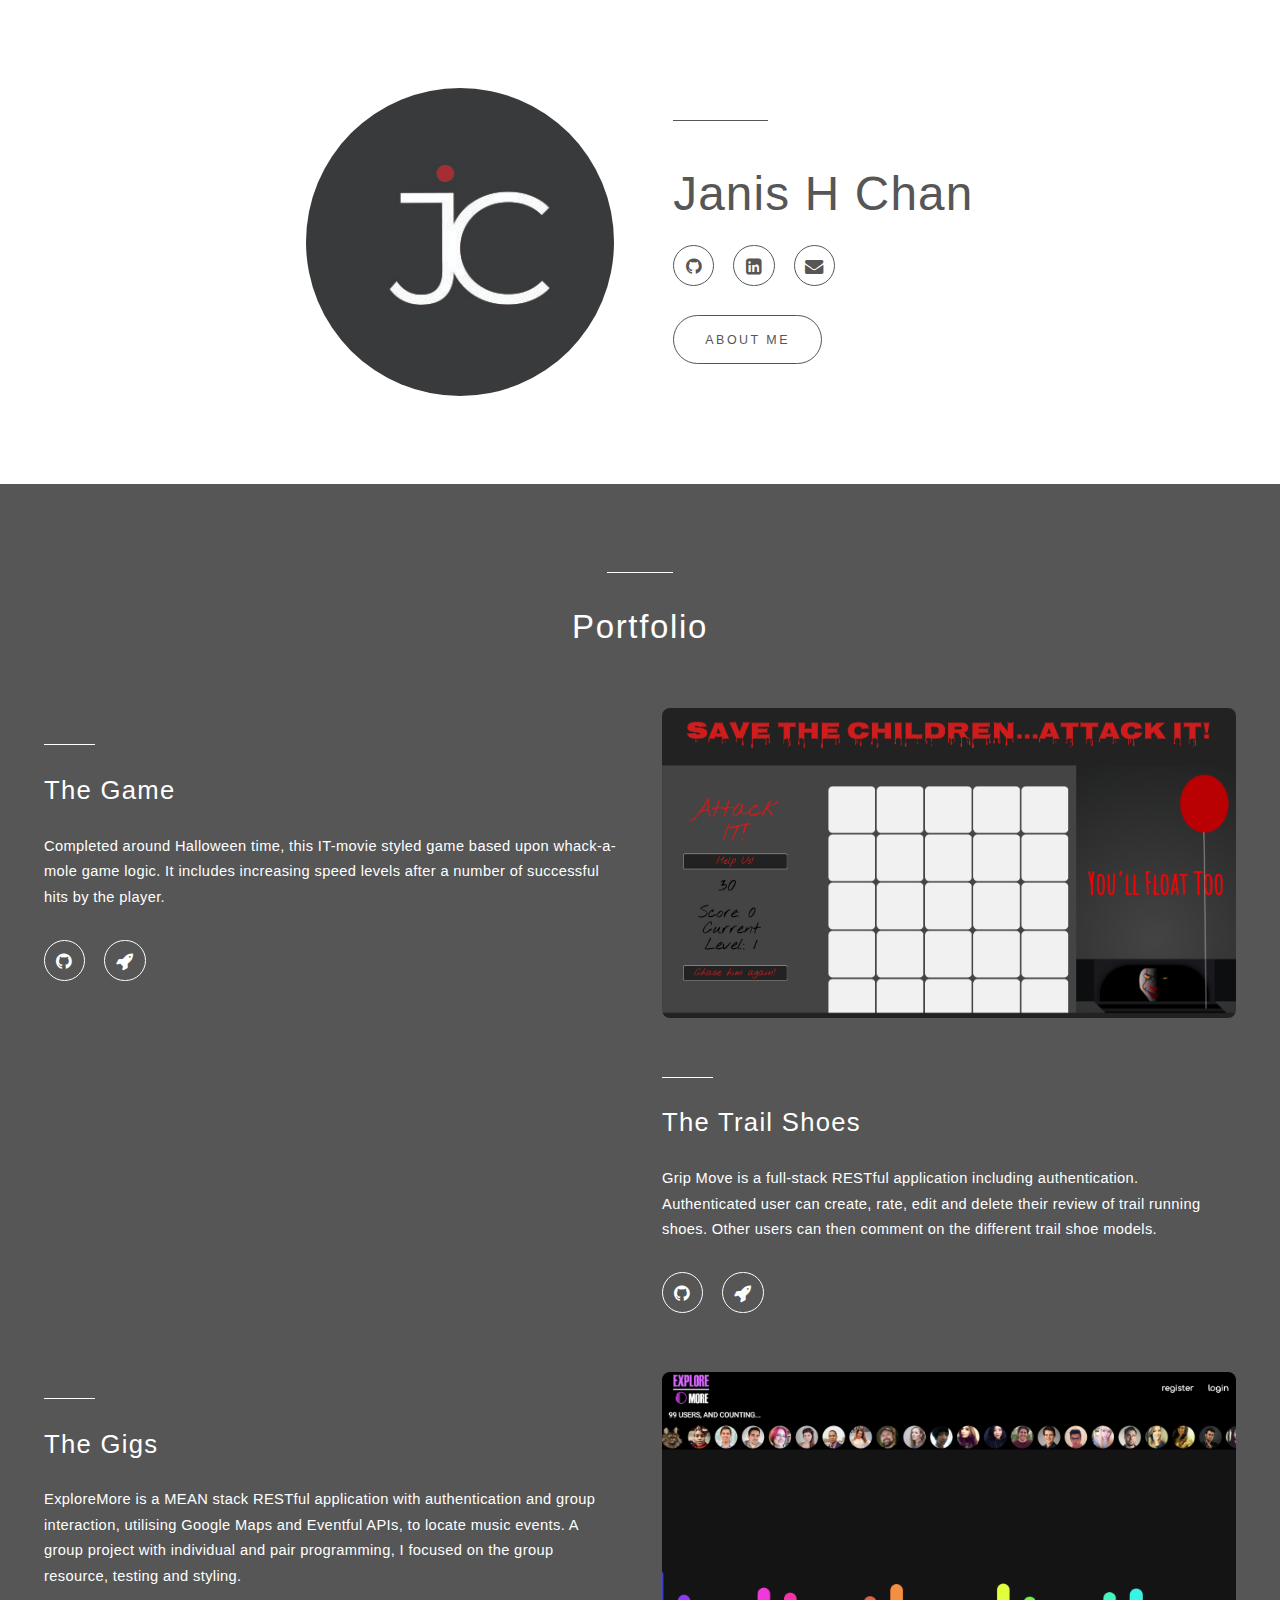
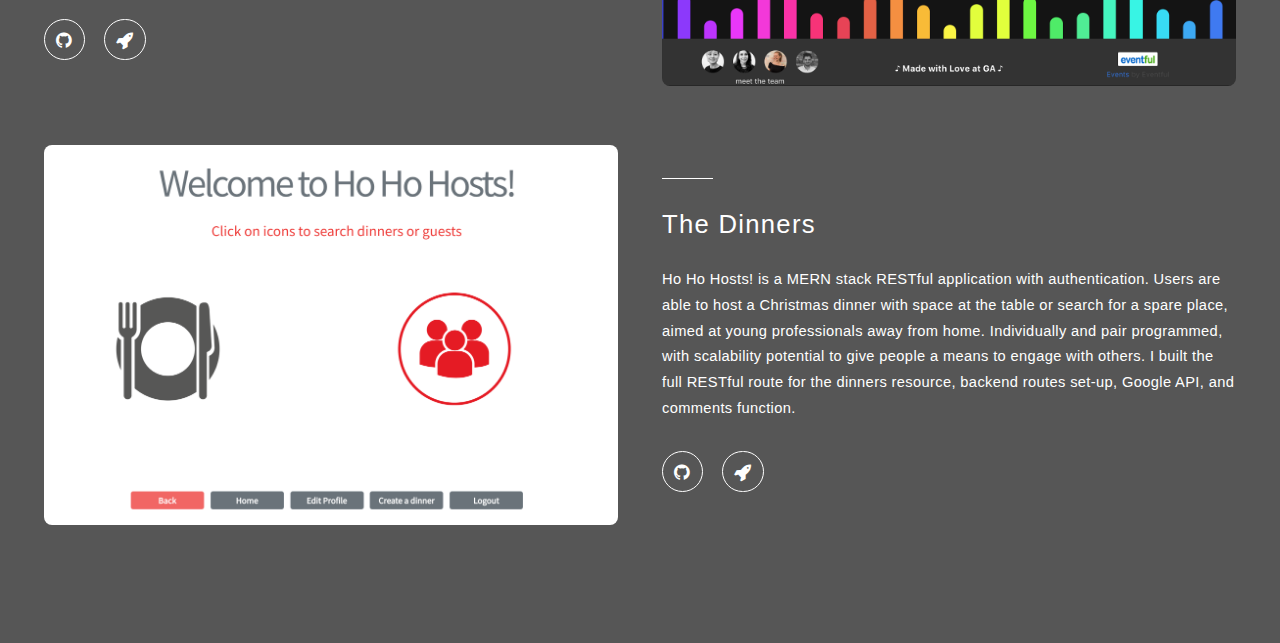
==== index.html @ 2960dfaa "title size change" ====
<!DOCTYPE HTML>
<html>
	<head>
		<title>JHChan Portfolio</title>
		<meta charset="utf-8" />
		<meta name="viewport" content="width=device-width, initial-scale=1, user-scalable=no" />
		<!--[if lte IE 8]><script src="assets/js/ie/html5shiv.js"></script><![endif]-->
		<link rel="stylesheet" href="assets/css/main.css" />
		<!--[if lte IE 9]><link rel="stylesheet" href="assets/css/ie9.css" /><![endif]-->
		<!--[if lte IE 8]><link rel="stylesheet" href="assets/css/ie8.css" /><![endif]-->



    <link rel="stylesheet" href="https://cdn.rawgit.com/konpa/devicon/df6431e323547add1b4cf45992913f15286456d3/devicon.min.css">
	</head>
	<body>


		<!-- Wrapper -->
			<div id="wrapper">

				<!-- Intro -->
        <section id="intro" class="wrapper featured style1">
        <!-- <section id="intro" class="wrapper style3 special"> -->
						<div class="inner">
							<span class="image"><img src="images/logo1.jpg" alt="" /></span>

								<header>
                  <h1>Janis H Chan</h1>

  								<ul class="icons">
  									<li><a href="https://github.com/JacieWDI" class="icon fa-github"><span class="label">GitHub</span></a></li>
  									<li><a href="https://www.linkedin.com/in/janis-chan/" class="icon fa-linkedin-square"><span class="label">LinkedIn</span></a></li>
                    <li><a href="mailto:jhchan.web@gmail.com" class="icon fa-envelope"><span class="label">Email</span></a></li>

  								</ul>
									<ul class="actions">
										<li><a href="aboutme.html" class="button big">About me</a></li>
									</ul>
								</header>

						</div>
					</section>

				<!-- One -->

					<section class="wrapper style3 special">
						<div class="inner">
							<header>
								<h2>Portfolio</h2>
								<!-- <p>Past Projects</p> -->
							</header>
							<section class="spotlight">
								<span class="image"><img src="images/project1.png" alt="" /></span>
								<div class="content">
									<header>
										<h3>The Game</h3>
									</header>
									<p>Completed around Halloween time, this IT-movie styled game based upon whack-a-mole game logic. It includes increasing speed levels after a number of successful hits by the player.
                  </p>

                  <section>
                    <ul class="icons">
                      <li><a href="https://github.com/JacieWDI/WDI_PROJECT_1" class="icon fa-github"><span class="label">GitHub</span></a></li>
                      <li><a href="https://tranquil-castle-28249.herokuapp.com/" class="icon fa-rocket"><span class="label">HerokuAppLaunch</span></a></li>
                    </ul>
                  </section>


								</div>
							</section>
							<section class="spotlight">
								<span class="image"><img src="images/project2.png" alt="" /></span>
								<div class="content">
									<header>
										<h3>The Trail Shoes</h3>
									</header>
									<p>Grip Move is a full-stack RESTful application including authentication. Authenticated user can create, rate, edit and delete their review of trail running shoes. Other users can then comment on the different trail shoe models.</p>
                  <section>
                    <ul class="icons">
                      <li><a href="https://github.com/JacieWDI/WDI_PROJECT_2" class="icon fa-github"><span class="label">GitHub</span></a></li>
                      <li><a href="https://tranquil-castle-28249.herokuapp.com/" class="icon fa-rocket"><span class="label">HerokuApp</span></a></li>
                    </ul>
                  </section>
								</div>
							</section>
							<section class="spotlight">
								<span class="image"><img src="images/project3.png" alt="" /></span>
								<div class="content">
									<header>
										<h3>The Gigs</h3>
									</header>
									<p>ExploreMore is a MEAN stack RESTful application with authentication and group interaction, utilising Google Maps and Eventful APIs, to locate music events. A group project with  individual and pair programming, I focused on the group resource, testing and styling.</p>
                  <section>
                    <ul class="icons">
                      <li><a href="https://github.com/JacieWDI/WDI_GROUP_PROJECT" class="icon fa-github"><span class="label">GitHub</span></a></li>
                      <li><a href="#" class="icon fa-rocket"><span class="label">HerokuApp</span></a></li>
                    </ul>
                  </section>
								</div>
							</section>

              <section class="spotlight">
								<span class="image"><img src="images/project4.png" alt="" /></span>
								<div class="content">
									<header>
										<h3>The Dinners</h3>
									</header>
									<p>Ho Ho Hosts! is a MERN stack RESTful application with authentication. Users are able to host a Christmas dinner with space at the table or search for a spare place, aimed at young professionals away from home. Individually and pair programmed, with scalability potential to give people a means to engage with others.  I built the full RESTful route for the dinners resource, backend routes set-up, Google API, and comments function.</p>
                  <section>
                    <ul class="icons">
                      <li><a href="https://github.com/JacieWDI/WDI_PROJECT_4" class="icon fa-github"><span class="label">GitHub</span></a></li>
                      <li><a href="https://www.linkedin.com/in/janis-chan/" class="icon fa-rocket"><span class="label">HerokuApp</span></a></li>
                    </ul>
                  </section>
								</div>
							</section>
						</div>
					</section>

			</div>

		<!-- Scripts -->
			<script src="assets/js/jquery.min.js"></script>
			<script src="assets/js/skel.min.js"></script>
			<script src="assets/js/util.js"></script>
			<!--[if lte IE 8]><script src="assets/js/ie/respond.min.js"></script><![endif]-->
			<script src="assets/js/main.js"></script>

	</body>
</html>
---- assets/css/main.css ----
@import url(font-awesome.min.css);
/* @import url("https://fonts.googleapis.com/css?family=Raleway:300,300italic,500,500italic"); */
@import url('https://fonts.googleapis.com/css?family=Montserrat:300,300italic,500,500italic');


/* Reset */

	html, body, div, span, applet, object, iframe, h1, h2, h3, h4, h5, h6, p, blockquote, pre, a, abbr, acronym, address, big, cite, code, del, dfn, em, img, ins, kbd, q, s, samp, small, strike, strong, sub, sup, tt, var, b, u, i, center, dl, dt, dd, ol, ul, li, fieldset, form, label, legend, table, caption, tbody, tfoot, thead, tr, th, td, article, aside, canvas, details, embed, figure, figcaption, footer, header, hgroup, menu, nav, output, ruby, section, summary, time, mark, audio, video {
		margin: 0;
		padding: 0;
		border: 0;
		font-size: 100%;
		font: inherit;
		vertical-align: baseline;
	}

	article, aside, details, figcaption, figure, footer, header, hgroup, menu, nav, section {
		display: block;
	}

	body {
		line-height: 1;
	}

	ol, ul {
		list-style: none;
	}

	blockquote, q {
		quotes: none;
	}

	blockquote:before, blockquote:after, q:before, q:after {
		content: '';
		content: none;
	}

	table {
		border-collapse: collapse;
		border-spacing: 0;
	}

	body {
		-webkit-text-size-adjust: none;
	}

/* Box Model */

	*, *:before, *:after {
		-moz-box-sizing: border-box;
		-webkit-box-sizing: border-box;
		box-sizing: border-box;
	}

/* Grid */

	.row {
		border-bottom: solid 1px transparent;
		-moz-box-sizing: border-box;
		-webkit-box-sizing: border-box;
		box-sizing: border-box;
	}

	.row > * {
		float: left;
		-moz-box-sizing: border-box;
		-webkit-box-sizing: border-box;
		box-sizing: border-box;
	}

	.row:after, .row:before {
		content: '';
		display: block;
		clear: both;
		height: 0;
	}

	.row.uniform > * > :first-child {
		margin-top: 0;
	}

	.row.uniform > * > :last-child {
		margin-bottom: 0;
	}

	.row.\30 \25 > * {
		padding: 0 0 0 0em;
	}

	.row.\30 \25 {
		margin: 0 0 -1px 0em;
	}

	.row.uniform.\30 \25 > * {
		padding: 0em 0 0 0em;
	}

	.row.uniform.\30 \25 {
		margin: 0em 0 -1px 0em;
	}

	.row > * {
		padding: 0 0 0 2em;
	}

	.row {
		margin: 0 0 -1px -2em;
	}

	.row.uniform > * {
		padding: 2em 0 0 2em;
	}

	.row.uniform {
		margin: -2em 0 -1px -2em;
	}

	.row.\32 00\25 > * {
		padding: 0 0 0 4em;
	}

	.row.\32 00\25 {
		margin: 0 0 -1px -4em;
	}

	.row.uniform.\32 00\25 > * {
		padding: 4em 0 0 4em;
	}

	.row.uniform.\32 00\25 {
		margin: -4em 0 -1px -4em;
	}

	.row.\31 50\25 > * {
		padding: 0 0 0 3em;
	}

	.row.\31 50\25 {
		margin: 0 0 -1px -3em;
	}

	.row.uniform.\31 50\25 > * {
		padding: 3em 0 0 3em;
	}

	.row.uniform.\31 50\25 {
		margin: -3em 0 -1px -3em;
	}

	.row.\35 0\25 > * {
		padding: 0 0 0 1em;
	}

	.row.\35 0\25 {
		margin: 0 0 -1px -1em;
	}

	.row.uniform.\35 0\25 > * {
		padding: 1em 0 0 1em;
	}

	.row.uniform.\35 0\25 {
		margin: -1em 0 -1px -1em;
	}

	.row.\32 5\25 > * {
		padding: 0 0 0 0.5em;
	}

	.row.\32 5\25 {
		margin: 0 0 -1px -0.5em;
	}

	.row.uniform.\32 5\25 > * {
		padding: 0.5em 0 0 0.5em;
	}

	.row.uniform.\32 5\25 {
		margin: -0.5em 0 -1px -0.5em;
	}

	.\31 2u, .\31 2u\24 {
		width: 100%;
		clear: none;
		margin-left: 0;
	}

	.\31 1u, .\31 1u\24 {
		width: 91.6666666667%;
		clear: none;
		margin-left: 0;
	}

	.\31 0u, .\31 0u\24 {
		width: 83.3333333333%;
		clear: none;
		margin-left: 0;
	}

	.\39 u, .\39 u\24 {
		width: 75%;
		clear: none;
		margin-left: 0;
	}

	.\38 u, .\38 u\24 {
		width: 66.6666666667%;
		clear: none;
		margin-left: 0;
	}

	.\37 u, .\37 u\24 {
		width: 58.3333333333%;
		clear: none;
		margin-left: 0;
	}

	.\36 u, .\36 u\24 {
		width: 50%;
		clear: none;
		margin-left: 0;
	}

	.\35 u, .\35 u\24 {
		width: 41.6666666667%;
		clear: none;
		margin-left: 0;
	}

	.\34 u, .\34 u\24 {
		width: 33.3333333333%;
		clear: none;
		margin-left: 0;
	}

	.\33 u, .\33 u\24 {
		width: 25%;
		clear: none;
		margin-left: 0;
	}

	.\32 u, .\32 u\24 {
		width: 16.6666666667%;
		clear: none;
		margin-left: 0;
	}

	.\31 u, .\31 u\24 {
		width: 8.3333333333%;
		clear: none;
		margin-left: 0;
	}

	.\31 2u\24 + *,
	.\31 1u\24 + *,
	.\31 0u\24 + *,
	.\39 u\24 + *,
	.\38 u\24 + *,
	.\37 u\24 + *,
	.\36 u\24 + *,
	.\35 u\24 + *,
	.\34 u\24 + *,
	.\33 u\24 + *,
	.\32 u\24 + *,
	.\31 u\24 + * {
		clear: left;
	}

	.\-11u {
		margin-left: 91.66667%;
	}

	.\-10u {
		margin-left: 83.33333%;
	}

	.\-9u {
		margin-left: 75%;
	}

	.\-8u {
		margin-left: 66.66667%;
	}

	.\-7u {
		margin-left: 58.33333%;
	}

	.\-6u {
		margin-left: 50%;
	}

	.\-5u {
		margin-left: 41.66667%;
	}

	.\-4u {
		margin-left: 33.33333%;
	}

	.\-3u {
		margin-left: 25%;
	}

	.\-2u {
		margin-left: 16.66667%;
	}

	.\-1u {
		margin-left: 8.33333%;
	}

	@media screen and (max-width: 1680px) {

		.row > * {
			padding: 0 0 0 2em;
		}

		.row {
			margin: 0 0 -1px -2em;
		}

		.row.uniform > * {
			padding: 2em 0 0 2em;
		}

		.row.uniform {
			margin: -2em 0 -1px -2em;
		}

		.row.\32 00\25 > * {
			padding: 0 0 0 4em;
		}

		.row.\32 00\25 {
			margin: 0 0 -1px -4em;
		}

		.row.uniform.\32 00\25 > * {
			padding: 4em 0 0 4em;
		}

		.row.uniform.\32 00\25 {
			margin: -4em 0 -1px -4em;
		}

		.row.\31 50\25 > * {
			padding: 0 0 0 3em;
		}

		.row.\31 50\25 {
			margin: 0 0 -1px -3em;
		}

		.row.uniform.\31 50\25 > * {
			padding: 3em 0 0 3em;
		}

		.row.uniform.\31 50\25 {
			margin: -3em 0 -1px -3em;
		}

		.row.\35 0\25 > * {
			padding: 0 0 0 1em;
		}

		.row.\35 0\25 {
			margin: 0 0 -1px -1em;
		}

		.row.uniform.\35 0\25 > * {
			padding: 1em 0 0 1em;
		}

		.row.uniform.\35 0\25 {
			margin: -1em 0 -1px -1em;
		}

		.row.\32 5\25 > * {
			padding: 0 0 0 0.5em;
		}

		.row.\32 5\25 {
			margin: 0 0 -1px -0.5em;
		}

		.row.uniform.\32 5\25 > * {
			padding: 0.5em 0 0 0.5em;
		}

		.row.uniform.\32 5\25 {
			margin: -0.5em 0 -1px -0.5em;
		}

		.\31 2u\28xlarge\29, .\31 2u\24\28xlarge\29 {
			width: 100%;
			clear: none;
			margin-left: 0;
		}

		.\31 1u\28xlarge\29, .\31 1u\24\28xlarge\29 {
			width: 91.6666666667%;
			clear: none;
			margin-left: 0;
		}

		.\31 0u\28xlarge\29, .\31 0u\24\28xlarge\29 {
			width: 83.3333333333%;
			clear: none;
			margin-left: 0;
		}

		.\39 u\28xlarge\29, .\39 u\24\28xlarge\29 {
			width: 75%;
			clear: none;
			margin-left: 0;
		}

		.\38 u\28xlarge\29, .\38 u\24\28xlarge\29 {
			width: 66.6666666667%;
			clear: none;
			margin-left: 0;
		}

		.\37 u\28xlarge\29, .\37 u\24\28xlarge\29 {
			width: 58.3333333333%;
			clear: none;
			margin-left: 0;
		}

		.\36 u\28xlarge\29, .\36 u\24\28xlarge\29 {
			width: 50%;
			clear: none;
			margin-left: 0;
		}

		.\35 u\28xlarge\29, .\35 u\24\28xlarge\29 {
			width: 41.6666666667%;
			clear: none;
			margin-left: 0;
		}

		.\34 u\28xlarge\29, .\34 u\24\28xlarge\29 {
			width: 33.3333333333%;
			clear: none;
			margin-left: 0;
		}

		.\33 u\28xlarge\29, .\33 u\24\28xlarge\29 {
			width: 25%;
			clear: none;
			margin-left: 0;
		}

		.\32 u\28xlarge\29, .\32 u\24\28xlarge\29 {
			width: 16.6666666667%;
			clear: none;
			margin-left: 0;
		}

		.\31 u\28xlarge\29, .\31 u\24\28xlarge\29 {
			width: 8.3333333333%;
			clear: none;
			margin-left: 0;
		}

		.\31 2u\24\28xlarge\29 + *,
		.\31 1u\24\28xlarge\29 + *,
		.\31 0u\24\28xlarge\29 + *,
		.\39 u\24\28xlarge\29 + *,
		.\38 u\24\28xlarge\29 + *,
		.\37 u\24\28xlarge\29 + *,
		.\36 u\24\28xlarge\29 + *,
		.\35 u\24\28xlarge\29 + *,
		.\34 u\24\28xlarge\29 + *,
		.\33 u\24\28xlarge\29 + *,
		.\32 u\24\28xlarge\29 + *,
		.\31 u\24\28xlarge\29 + * {
			clear: left;
		}

		.\-11u\28xlarge\29 {
			margin-left: 91.66667%;
		}

		.\-10u\28xlarge\29 {
			margin-left: 83.33333%;
		}

		.\-9u\28xlarge\29 {
			margin-left: 75%;
		}

		.\-8u\28xlarge\29 {
			margin-left: 66.66667%;
		}

		.\-7u\28xlarge\29 {
			margin-left: 58.33333%;
		}

		.\-6u\28xlarge\29 {
			margin-left: 50%;
		}

		.\-5u\28xlarge\29 {
			margin-left: 41.66667%;
		}

		.\-4u\28xlarge\29 {
			margin-left: 33.33333%;
		}

		.\-3u\28xlarge\29 {
			margin-left: 25%;
		}

		.\-2u\28xlarge\29 {
			margin-left: 16.66667%;
		}

		.\-1u\28xlarge\29 {
			margin-left: 8.33333%;
		}

	}

	@media screen and (max-width: 1280px) {

		.row > * {
			padding: 0 0 0 2em;
		}

		.row {
			margin: 0 0 -1px -2em;
		}

		.row.uniform > * {
			padding: 2em 0 0 2em;
		}

		.row.uniform {
			margin: -2em 0 -1px -2em;
		}

		.row.\32 00\25 > * {
			padding: 0 0 0 4em;
		}

		.row.\32 00\25 {
			margin: 0 0 -1px -4em;
		}

		.row.uniform.\32 00\25 > * {
			padding: 4em 0 0 4em;
		}

		.row.uniform.\32 00\25 {
			margin: -4em 0 -1px -4em;
		}

		.row.\31 50\25 > * {
			padding: 0 0 0 3em;
		}

		.row.\31 50\25 {
			margin: 0 0 -1px -3em;
		}

		.row.uniform.\31 50\25 > * {
			padding: 3em 0 0 3em;
		}

		.row.uniform.\31 50\25 {
			margin: -3em 0 -1px -3em;
		}

		.row.\35 0\25 > * {
			padding: 0 0 0 1em;
		}

		.row.\35 0\25 {
			margin: 0 0 -1px -1em;
		}

		.row.uniform.\35 0\25 > * {
			padding: 1em 0 0 1em;
		}

		.row.uniform.\35 0\25 {
			margin: -1em 0 -1px -1em;
		}

		.row.\32 5\25 > * {
			padding: 0 0 0 0.5em;
		}

		.row.\32 5\25 {
			margin: 0 0 -1px -0.5em;
		}

		.row.uniform.\32 5\25 > * {
			padding: 0.5em 0 0 0.5em;
		}

		.row.uniform.\32 5\25 {
			margin: -0.5em 0 -1px -0.5em;
		}

		.\31 2u\28large\29, .\31 2u\24\28large\29 {
			width: 100%;
			clear: none;
			margin-left: 0;
		}

		.\31 1u\28large\29, .\31 1u\24\28large\29 {
			width: 91.6666666667%;
			clear: none;
			margin-left: 0;
		}

		.\31 0u\28large\29, .\31 0u\24\28large\29 {
			width: 83.3333333333%;
			clear: none;
			margin-left: 0;
		}

		.\39 u\28large\29, .\39 u\24\28large\29 {
			width: 75%;
			clear: none;
			margin-left: 0;
		}

		.\38 u\28large\29, .\38 u\24\28large\29 {
			width: 66.6666666667%;
			clear: none;
			margin-left: 0;
		}

		.\37 u\28large\29, .\37 u\24\28large\29 {
			width: 58.3333333333%;
			clear: none;
			margin-left: 0;
		}

		.\36 u\28large\29, .\36 u\24\28large\29 {
			width: 50%;
			clear: none;
			margin-left: 0;
		}

		.\35 u\28large\29, .\35 u\24\28large\29 {
			width: 41.6666666667%;
			clear: none;
			margin-left: 0;
		}

		.\34 u\28large\29, .\34 u\24\28large\29 {
			width: 33.3333333333%;
			clear: none;
			margin-left: 0;
		}

		.\33 u\28large\29, .\33 u\24\28large\29 {
			width: 25%;
			clear: none;
			margin-left: 0;
		}

		.\32 u\28large\29, .\32 u\24\28large\29 {
			width: 16.6666666667%;
			clear: none;
			margin-left: 0;
		}

		.\31 u\28large\29, .\31 u\24\28large\29 {
			width: 8.3333333333%;
			clear: none;
			margin-left: 0;
		}

		.\31 2u\24\28large\29 + *,
		.\31 1u\24\28large\29 + *,
		.\31 0u\24\28large\29 + *,
		.\39 u\24\28large\29 + *,
		.\38 u\24\28large\29 + *,
		.\37 u\24\28large\29 + *,
		.\36 u\24\28large\29 + *,
		.\35 u\24\28large\29 + *,
		.\34 u\24\28large\29 + *,
		.\33 u\24\28large\29 + *,
		.\32 u\24\28large\29 + *,
		.\31 u\24\28large\29 + * {
			clear: left;
		}

		.\-11u\28large\29 {
			margin-left: 91.66667%;
		}

		.\-10u\28large\29 {
			margin-left: 83.33333%;
		}

		.\-9u\28large\29 {
			margin-left: 75%;
		}

		.\-8u\28large\29 {
			margin-left: 66.66667%;
		}

		.\-7u\28large\29 {
			margin-left: 58.33333%;
		}

		.\-6u\28large\29 {
			margin-left: 50%;
		}

		.\-5u\28large\29 {
			margin-left: 41.66667%;
		}

		.\-4u\28large\29 {
			margin-left: 33.33333%;
		}

		.\-3u\28large\29 {
			margin-left: 25%;
		}

		.\-2u\28large\29 {
			margin-left: 16.66667%;
		}

		.\-1u\28large\29 {
			margin-left: 8.33333%;
		}

	}

	@media screen and (max-width: 980px) {

		.row > * {
			padding: 0 0 0 1.5em;
		}

		.row {
			margin: 0 0 -1px -1.5em;
		}

		.row.uniform > * {
			padding: 1.5em 0 0 1.5em;
		}

		.row.uniform {
			margin: -1.5em 0 -1px -1.5em;
		}

		.row.\32 00\25 > * {
			padding: 0 0 0 3em;
		}

		.row.\32 00\25 {
			margin: 0 0 -1px -3em;
		}

		.row.uniform.\32 00\25 > * {
			padding: 3em 0 0 3em;
		}

		.row.uniform.\32 00\25 {
			margin: -3em 0 -1px -3em;
		}

		.row.\31 50\25 > * {
			padding: 0 0 0 2.25em;
		}

		.row.\31 50\25 {
			margin: 0 0 -1px -2.25em;
		}

		.row.uniform.\31 50\25 > * {
			padding: 2.25em 0 0 2.25em;
		}

		.row.uniform.\31 50\25 {
			margin: -2.25em 0 -1px -2.25em;
		}

		.row.\35 0\25 > * {
			padding: 0 0 0 0.75em;
		}

		.row.\35 0\25 {
			margin: 0 0 -1px -0.75em;
		}

		.row.uniform.\35 0\25 > * {
			padding: 0.75em 0 0 0.75em;
		}

		.row.uniform.\35 0\25 {
			margin: -0.75em 0 -1px -0.75em;
		}

		.row.\32 5\25 > * {
			padding: 0 0 0 0.375em;
		}

		.row.\32 5\25 {
			margin: 0 0 -1px -0.375em;
		}

		.row.uniform.\32 5\25 > * {
			padding: 0.375em 0 0 0.375em;
		}

		.row.uniform.\32 5\25 {
			margin: -0.375em 0 -1px -0.375em;
		}

		.\31 2u\28medium\29, .\31 2u\24\28medium\29 {
			width: 100%;
			clear: none;
			margin-left: 0;
		}

		.\31 1u\28medium\29, .\31 1u\24\28medium\29 {
			width: 91.6666666667%;
			clear: none;
			margin-left: 0;
		}

		.\31 0u\28medium\29, .\31 0u\24\28medium\29 {
			width: 83.3333333333%;
			clear: none;
			margin-left: 0;
		}

		.\39 u\28medium\29, .\39 u\24\28medium\29 {
			width: 75%;
			clear: none;
			margin-left: 0;
		}

		.\38 u\28medium\29, .\38 u\24\28medium\29 {
			width: 66.6666666667%;
			clear: none;
			margin-left: 0;
		}

		.\37 u\28medium\29, .\37 u\24\28medium\29 {
			width: 58.3333333333%;
			clear: none;
			margin-left: 0;
		}

		.\36 u\28medium\29, .\36 u\24\28medium\29 {
			width: 50%;
			clear: none;
			margin-left: 0;
		}

		.\35 u\28medium\29, .\35 u\24\28medium\29 {
			width: 41.6666666667%;
			clear: none;
			margin-left: 0;
		}

		.\34 u\28medium\29, .\34 u\24\28medium\29 {
			width: 33.3333333333%;
			clear: none;
			margin-left: 0;
		}

		.\33 u\28medium\29, .\33 u\24\28medium\29 {
			width: 25%;
			clear: none;
			margin-left: 0;
		}

		.\32 u\28medium\29, .\32 u\24\28medium\29 {
			width: 16.6666666667%;
			clear: none;
			margin-left: 0;
		}

		.\31 u\28medium\29, .\31 u\24\28medium\29 {
			width: 8.3333333333%;
			clear: none;
			margin-left: 0;
		}

		.\31 2u\24\28medium\29 + *,
		.\31 1u\24\28medium\29 + *,
		.\31 0u\24\28medium\29 + *,
		.\39 u\24\28medium\29 + *,
		.\38 u\24\28medium\29 + *,
		.\37 u\24\28medium\29 + *,
		.\36 u\24\28medium\29 + *,
		.\35 u\24\28medium\29 + *,
		.\34 u\24\28medium\29 + *,
		.\33 u\24\28medium\29 + *,
		.\32 u\24\28medium\29 + *,
		.\31 u\24\28medium\29 + * {
			clear: left;
		}

		.\-11u\28medium\29 {
			margin-left: 91.66667%;
		}

		.\-10u\28medium\29 {
			margin-left: 83.33333%;
		}

		.\-9u\28medium\29 {
			margin-left: 75%;
		}

		.\-8u\28medium\29 {
			margin-left: 66.66667%;
		}

		.\-7u\28medium\29 {
			margin-left: 58.33333%;
		}

		.\-6u\28medium\29 {
			margin-left: 50%;
		}

		.\-5u\28medium\29 {
			margin-left: 41.66667%;
		}

		.\-4u\28medium\29 {
			margin-left: 33.33333%;
		}

		.\-3u\28medium\29 {
			margin-left: 25%;
		}

		.\-2u\28medium\29 {
			margin-left: 16.66667%;
		}

		.\-1u\28medium\29 {
			margin-left: 8.33333%;
		}

	}

	@media screen and (max-width: 736px) {

		.row > * {
			padding: 0 0 0 1em;
		}

		.row {
			margin: 0 0 -1px -1em;
		}

		.row.uniform > * {
			padding: 1em 0 0 1em;
		}

		.row.uniform {
			margin: -1em 0 -1px -1em;
		}

		.row.\32 00\25 > * {
			padding: 0 0 0 2em;
		}

		.row.\32 00\25 {
			margin: 0 0 -1px -2em;
		}

		.row.uniform.\32 00\25 > * {
			padding: 2em 0 0 2em;
		}

		.row.uniform.\32 00\25 {
			margin: -2em 0 -1px -2em;
		}

		.row.\31 50\25 > * {
			padding: 0 0 0 1.5em;
		}

		.row.\31 50\25 {
			margin: 0 0 -1px -1.5em;
		}

		.row.uniform.\31 50\25 > * {
			padding: 1.5em 0 0 1.5em;
		}

		.row.uniform.\31 50\25 {
			margin: -1.5em 0 -1px -1.5em;
		}

		.row.\35 0\25 > * {
			padding: 0 0 0 0.5em;
		}

		.row.\35 0\25 {
			margin: 0 0 -1px -0.5em;
		}

		.row.uniform.\35 0\25 > * {
			padding: 0.5em 0 0 0.5em;
		}

		.row.uniform.\35 0\25 {
			margin: -0.5em 0 -1px -0.5em;
		}

		.row.\32 5\25 > * {
			padding: 0 0 0 0.25em;
		}

		.row.\32 5\25 {
			margin: 0 0 -1px -0.25em;
		}

		.row.uniform.\32 5\25 > * {
			padding: 0.25em 0 0 0.25em;
		}

		.row.uniform.\32 5\25 {
			margin: -0.25em 0 -1px -0.25em;
		}

		.\31 2u\28small\29, .\31 2u\24\28small\29 {
			width: 100%;
			clear: none;
			margin-left: 0;
		}

		.\31 1u\28small\29, .\31 1u\24\28small\29 {
			width: 91.6666666667%;
			clear: none;
			margin-left: 0;
		}

		.\31 0u\28small\29, .\31 0u\24\28small\29 {
			width: 83.3333333333%;
			clear: none;
			margin-left: 0;
		}

		.\39 u\28small\29, .\39 u\24\28small\29 {
			width: 75%;
			clear: none;
			margin-left: 0;
		}

		.\38 u\28small\29, .\38 u\24\28small\29 {
			width: 66.6666666667%;
			clear: none;
			margin-left: 0;
		}

		.\37 u\28small\29, .\37 u\24\28small\29 {
			width: 58.3333333333%;
			clear: none;
			margin-left: 0;
		}

		.\36 u\28small\29, .\36 u\24\28small\29 {
			width: 50%;
			clear: none;
			margin-left: 0;
		}

		.\35 u\28small\29, .\35 u\24\28small\29 {
			width: 41.6666666667%;
			clear: none;
			margin-left: 0;
		}

		.\34 u\28small\29, .\34 u\24\28small\29 {
			width: 33.3333333333%;
			clear: none;
			margin-left: 0;
		}

		.\33 u\28small\29, .\33 u\24\28small\29 {
			width: 25%;
			clear: none;
			margin-left: 0;
		}

		.\32 u\28small\29, .\32 u\24\28small\29 {
			width: 16.6666666667%;
			clear: none;
			margin-left: 0;
		}

		.\31 u\28small\29, .\31 u\24\28small\29 {
			width: 8.3333333333%;
			clear: none;
			margin-left: 0;
		}

		.\31 2u\24\28small\29 + *,
		.\31 1u\24\28small\29 + *,
		.\31 0u\24\28small\29 + *,
		.\39 u\24\28small\29 + *,
		.\38 u\24\28small\29 + *,
		.\37 u\24\28small\29 + *,
		.\36 u\24\28small\29 + *,
		.\35 u\24\28small\29 + *,
		.\34 u\24\28small\29 + *,
		.\33 u\24\28small\29 + *,
		.\32 u\24\28small\29 + *,
		.\31 u\24\28small\29 + * {
			clear: left;
		}

		.\-11u\28small\29 {
			margin-left: 91.66667%;
		}

		.\-10u\28small\29 {
			margin-left: 83.33333%;
		}

		.\-9u\28small\29 {
			margin-left: 75%;
		}

		.\-8u\28small\29 {
			margin-left: 66.66667%;
		}

		.\-7u\28small\29 {
			margin-left: 58.33333%;
		}

		.\-6u\28small\29 {
			margin-left: 50%;
		}

		.\-5u\28small\29 {
			margin-left: 41.66667%;
		}

		.\-4u\28small\29 {
			margin-left: 33.33333%;
		}

		.\-3u\28small\29 {
			margin-left: 25%;
		}

		.\-2u\28small\29 {
			margin-left: 16.66667%;
		}

		.\-1u\28small\29 {
			margin-left: 8.33333%;
		}

	}

	@media screen and (max-width: 480px) {

		.row > * {
			padding: 0 0 0 1em;
		}

		.row {
			margin: 0 0 -1px -1em;
		}

		.row.uniform > * {
			padding: 1em 0 0 1em;
		}

		.row.uniform {
			margin: -1em 0 -1px -1em;
		}

		.row.\32 00\25 > * {
			padding: 0 0 0 2em;
		}

		.row.\32 00\25 {
			margin: 0 0 -1px -2em;
		}

		.row.uniform.\32 00\25 > * {
			padding: 2em 0 0 2em;
		}

		.row.uniform.\32 00\25 {
			margin: -2em 0 -1px -2em;
		}

		.row.\31 50\25 > * {
			padding: 0 0 0 1.5em;
		}

		.row.\31 50\25 {
			margin: 0 0 -1px -1.5em;
		}

		.row.uniform.\31 50\25 > * {
			padding: 1.5em 0 0 1.5em;
		}

		.row.uniform.\31 50\25 {
			margin: -1.5em 0 -1px -1.5em;
		}

		.row.\35 0\25 > * {
			padding: 0 0 0 0.5em;
		}

		.row.\35 0\25 {
			margin: 0 0 -1px -0.5em;
		}

		.row.uniform.\35 0\25 > * {
			padding: 0.5em 0 0 0.5em;
		}

		.row.uniform.\35 0\25 {
			margin: -0.5em 0 -1px -0.5em;
		}

		.row.\32 5\25 > * {
			padding: 0 0 0 0.25em;
		}

		.row.\32 5\25 {
			margin: 0 0 -1px -0.25em;
		}

		.row.uniform.\32 5\25 > * {
			padding: 0.25em 0 0 0.25em;
		}

		.row.uniform.\32 5\25 {
			margin: -0.25em 0 -1px -0.25em;
		}

		.\31 2u\28xsmall\29, .\31 2u\24\28xsmall\29 {
			width: 100%;
			clear: none;
			margin-left: 0;
		}

		.\31 1u\28xsmall\29, .\31 1u\24\28xsmall\29 {
			width: 91.6666666667%;
			clear: none;
			margin-left: 0;
		}

		.\31 0u\28xsmall\29, .\31 0u\24\28xsmall\29 {
			width: 83.3333333333%;
			clear: none;
			margin-left: 0;
		}

		.\39 u\28xsmall\29, .\39 u\24\28xsmall\29 {
			width: 75%;
			clear: none;
			margin-left: 0;
		}

		.\38 u\28xsmall\29, .\38 u\24\28xsmall\29 {
			width: 66.6666666667%;
			clear: none;
			margin-left: 0;
		}

		.\37 u\28xsmall\29, .\37 u\24\28xsmall\29 {
			width: 58.3333333333%;
			clear: none;
			margin-left: 0;
		}

		.\36 u\28xsmall\29, .\36 u\24\28xsmall\29 {
			width: 50%;
			clear: none;
			margin-left: 0;
		}

		.\35 u\28xsmall\29, .\35 u\24\28xsmall\29 {
			width: 41.6666666667%;
			clear: none;
			margin-left: 0;
		}

		.\34 u\28xsmall\29, .\34 u\24\28xsmall\29 {
			width: 33.3333333333%;
			clear: none;
			margin-left: 0;
		}

		.\33 u\28xsmall\29, .\33 u\24\28xsmall\29 {
			width: 25%;
			clear: none;
			margin-left: 0;
		}

		.\32 u\28xsmall\29, .\32 u\24\28xsmall\29 {
			width: 16.6666666667%;
			clear: none;
			margin-left: 0;
		}

		.\31 u\28xsmall\29, .\31 u\24\28xsmall\29 {
			width: 8.3333333333%;
			clear: none;
			margin-left: 0;
		}

		.\31 2u\24\28xsmall\29 + *,
		.\31 1u\24\28xsmall\29 + *,
		.\31 0u\24\28xsmall\29 + *,
		.\39 u\24\28xsmall\29 + *,
		.\38 u\24\28xsmall\29 + *,
		.\37 u\24\28xsmall\29 + *,
		.\36 u\24\28xsmall\29 + *,
		.\35 u\24\28xsmall\29 + *,
		.\34 u\24\28xsmall\29 + *,
		.\33 u\24\28xsmall\29 + *,
		.\32 u\24\28xsmall\29 + *,
		.\31 u\24\28xsmall\29 + * {
			clear: left;
		}

		.\-11u\28xsmall\29 {
			margin-left: 91.66667%;
		}

		.\-10u\28xsmall\29 {
			margin-left: 83.33333%;
		}

		.\-9u\28xsmall\29 {
			margin-left: 75%;
		}

		.\-8u\28xsmall\29 {
			margin-left: 66.66667%;
		}

		.\-7u\28xsmall\29 {
			margin-left: 58.33333%;
		}

		.\-6u\28xsmall\29 {
			margin-left: 50%;
		}

		.\-5u\28xsmall\29 {
			margin-left: 41.66667%;
		}

		.\-4u\28xsmall\29 {
			margin-left: 33.33333%;
		}

		.\-3u\28xsmall\29 {
			margin-left: 25%;
		}

		.\-2u\28xsmall\29 {
			margin-left: 16.66667%;
		}

		.\-1u\28xsmall\29 {
			margin-left: 8.33333%;
		}

	}

	@media screen and (max-width: 360px) {

		.row > * {
			padding: 0 0 0 1em;
		}

		.row {
			margin: 0 0 -1px -1em;
		}

		.row.uniform > * {
			padding: 1em 0 0 1em;
		}

		.row.uniform {
			margin: -1em 0 -1px -1em;
		}

		.row.\32 00\25 > * {
			padding: 0 0 0 2em;
		}

		.row.\32 00\25 {
			margin: 0 0 -1px -2em;
		}

		.row.uniform.\32 00\25 > * {
			padding: 2em 0 0 2em;
		}

		.row.uniform.\32 00\25 {
			margin: -2em 0 -1px -2em;
		}

		.row.\31 50\25 > * {
			padding: 0 0 0 1.5em;
		}

		.row.\31 50\25 {
			margin: 0 0 -1px -1.5em;
		}

		.row.uniform.\31 50\25 > * {
			padding: 1.5em 0 0 1.5em;
		}

		.row.uniform.\31 50\25 {
			margin: -1.5em 0 -1px -1.5em;
		}

		.row.\35 0\25 > * {
			padding: 0 0 0 0.5em;
		}

		.row.\35 0\25 {
			margin: 0 0 -1px -0.5em;
		}

		.row.uniform.\35 0\25 > * {
			padding: 0.5em 0 0 0.5em;
		}

		.row.uniform.\35 0\25 {
			margin: -0.5em 0 -1px -0.5em;
		}

		.row.\32 5\25 > * {
			padding: 0 0 0 0.25em;
		}

		.row.\32 5\25 {
			margin: 0 0 -1px -0.25em;
		}

		.row.uniform.\32 5\25 > * {
			padding: 0.25em 0 0 0.25em;
		}

		.row.uniform.\32 5\25 {
			margin: -0.25em 0 -1px -0.25em;
		}

		.\31 2u\28xxsmall\29, .\31 2u\24\28xxsmall\29 {
			width: 100%;
			clear: none;
			margin-left: 0;
		}

		.\31 1u\28xxsmall\29, .\31 1u\24\28xxsmall\29 {
			width: 91.6666666667%;
			clear: none;
			margin-left: 0;
		}

		.\31 0u\28xxsmall\29, .\31 0u\24\28xxsmall\29 {
			width: 83.3333333333%;
			clear: none;
			margin-left: 0;
		}

		.\39 u\28xxsmall\29, .\39 u\24\28xxsmall\29 {
			width: 75%;
			clear: none;
			margin-left: 0;
		}

		.\38 u\28xxsmall\29, .\38 u\24\28xxsmall\29 {
			width: 66.6666666667%;
			clear: none;
			margin-left: 0;
		}

		.\37 u\28xxsmall\29, .\37 u\24\28xxsmall\29 {
			width: 58.3333333333%;
			clear: none;
			margin-left: 0;
		}

		.\36 u\28xxsmall\29, .\36 u\24\28xxsmall\29 {
			width: 50%;
			clear: none;
			margin-left: 0;
		}

		.\35 u\28xxsmall\29, .\35 u\24\28xxsmall\29 {
			width: 41.6666666667%;
			clear: none;
			margin-left: 0;
		}

		.\34 u\28xxsmall\29, .\34 u\24\28xxsmall\29 {
			width: 33.3333333333%;
			clear: none;
			margin-left: 0;
		}

		.\33 u\28xxsmall\29, .\33 u\24\28xxsmall\29 {
			width: 25%;
			clear: none;
			margin-left: 0;
		}

		.\32 u\28xxsmall\29, .\32 u\24\28xxsmall\29 {
			width: 16.6666666667%;
			clear: none;
			margin-left: 0;
		}

		.\31 u\28xxsmall\29, .\31 u\24\28xxsmall\29 {
			width: 8.3333333333%;
			clear: none;
			margin-left: 0;
		}

		.\31 2u\24\28xxsmall\29 + *,
		.\31 1u\24\28xxsmall\29 + *,
		.\31 0u\24\28xxsmall\29 + *,
		.\39 u\24\28xxsmall\29 + *,
		.\38 u\24\28xxsmall\29 + *,
		.\37 u\24\28xxsmall\29 + *,
		.\36 u\24\28xxsmall\29 + *,
		.\35 u\24\28xxsmall\29 + *,
		.\34 u\24\28xxsmall\29 + *,
		.\33 u\24\28xxsmall\29 + *,
		.\32 u\24\28xxsmall\29 + *,
		.\31 u\24\28xxsmall\29 + * {
			clear: left;
		}

		.\-11u\28xxsmall\29 {
			margin-left: 91.66667%;
		}

		.\-10u\28xxsmall\29 {
			margin-left: 83.33333%;
		}

		.\-9u\28xxsmall\29 {
			margin-left: 75%;
		}

		.\-8u\28xxsmall\29 {
			margin-left: 66.66667%;
		}

		.\-7u\28xxsmall\29 {
			margin-left: 58.33333%;
		}

		.\-6u\28xxsmall\29 {
			margin-left: 50%;
		}

		.\-5u\28xxsmall\29 {
			margin-left: 41.66667%;
		}

		.\-4u\28xxsmall\29 {
			margin-left: 33.33333%;
		}

		.\-3u\28xxsmall\29 {
			margin-left: 25%;
		}

		.\-2u\28xxsmall\29 {
			margin-left: 16.66667%;
		}

		.\-1u\28xxsmall\29 {
			margin-left: 8.33333%;
		}

	}

/* Basic */

	@-ms-viewport {
		width: device-width;
	}

	body {
		-ms-overflow-style: scrollbar;
	}

	@media screen and (max-width: 480px) {

		html, body {
			min-width: 320px;
		}

	}

	body {
		background: #ffffff;
	}

		body.is-loading *, body.is-loading *:before, body.is-loading *:after {
			-moz-animation: none !important;
			-webkit-animation: none !important;
			-ms-animation: none !important;
			animation: none !important;
			-moz-transition: none !important;
			-webkit-transition: none !important;
			-ms-transition: none !important;
			transition: none !important;
		}

/* Type */

	body {
		background-color: #ffffff;
		color: #565656;
	}

	body, input, select, textarea {
		font-family: Raleway, Helvetica, sans-serif;
		font-size: 14pt;
		font-weight: 300;
		line-height: 1.75;
		letter-spacing: 0.025em;
	}

		@media screen and (max-width: 1680px) {

			body, input, select, textarea {
				font-size: 12pt;
			}

		}

		@media screen and (max-width: 1280px) {

			body, input, select, textarea {
				font-size: 11pt;
			}

		}

		@media screen and (max-width: 980px) {

			body, input, select, textarea {
				font-size: 12pt;
			}

		}

		@media screen and (max-width: 736px) {

			body, input, select, textarea {
				font-size: 11pt;
			}

		}

		@media screen and (max-width: 480px) {

			body, input, select, textarea {
				font-size: 11pt;
			}

		}

		@media screen and (max-width: 360px) {

			body, input, select, textarea {
				font-size: 10.5pt;
			}

		}

	input, select, textarea {
		color: inherit;
	}

	a {
		-moz-transition: border-bottom-color 0.2s ease;
		-webkit-transition: border-bottom-color 0.2s ease;
		-ms-transition: border-bottom-color 0.2s ease;
		transition: border-bottom-color 0.2s ease;
		color: inherit;
		text-decoration: none;
		border-bottom: dotted 1px;
	}

		a:hover {
			border-bottom-color: transparent;
		}

	strong, b {
		color: inherit;
		font-weight: 500;
	}

	em, i {
		font-style: italic;
	}

	p {
		margin: 0 0 2em 0;
	}

	h1, h2, h3, h4, h5, h6 {
		color: inherit;
		font-weight: 300;
		line-height: 1.5;
		margin: 0 0 1.75rem 0;
		letter-spacing: 0.05em;
	}

		h1 a, h2 a, h3 a, h4 a, h5 a, h6 a {
			color: inherit;
			text-decoration: none;
		}

		@media screen and (max-width: 1280px) {

			h1, h2, h3, h4, h5, h6 {
				margin: 0 0 1.5rem 0;
			}

		}

		@media screen and (max-width: 736px) {

			h1, h2, h3, h4, h5, h6 {
				margin: 0 0 1.25rem 0;
			}

		}

	h1 {
		font-size: 3.25em;
		line-height: 1.1;
		margin: 0 0 1.5rem 0;
		letter-spacing: 0.025em;
	}

		@media screen and (max-width: 736px) {

			h1 {
				font-size: 2em;
				line-height: 1.3;
				margin: 0 0 1rem 0;
			}

		}

	h2 {
		font-size: 2.5em;
		line-height: 1.3;
	}

		@media screen and (max-width: 1280px) {

			h2 {
				font-size: 2.25em;
			}

		}

		@media screen and (max-width: 736px) {

			h2 {
				font-size: 1.5em;
				line-height: 1.5;
			}

		}

	h3 {
		font-size: 1.75em;
	}

		@media screen and (max-width: 736px) {

			h3 {
				font-size: 1.25em;
			}

		}

	h4 {
		font-size: 1.1em;
	}

		@media screen and (max-width: 736px) {

			h4 {
				font-size: 1em;
			}

		}

	h5 {
		font-size: 0.9em;
	}

	h6 {
		font-size: 0.7em;
	}

	sub {
		font-size: 0.8em;
		position: relative;
		top: 0.5em;
	}

	sup {
		font-size: 0.8em;
		position: relative;
		top: -0.5em;
	}

	blockquote {
		border-left: solid 4px;
		font-style: italic;
		margin: 0 0 2em 0;
		padding: 0.5em 0 0.5em 2em;
	}

	code {
		border-radius: 0.5rem;
		font-family: "Courier New", monospace;
		font-size: 0.9em;
		margin: 0 0.25em;
		padding: 0.25em 0.65em;
	}

	pre {
		-webkit-overflow-scrolling: touch;
		font-family: "Courier New", monospace;
		font-size: 0.9em;
		margin: 0 0 2em 0;
	}

		pre code {
			display: block;
			padding: 1em 1.5em;
			overflow-x: auto;
		}

	hr {
		border: 0;
		border-bottom: solid 1px;
		margin: 3em 0;
	}

		hr.major {
			margin: 5em 0;
		}

	.align-left {
		text-align: left;
	}

	.align-center {
		text-align: center;
	}

	.align-right {
		text-align: right;
	}

	blockquote {
		border-left-color: rgba(86, 86, 86, 0.25);
	}

	hr {
		border-bottom-color: rgba(86, 86, 86, 0.25);
	}

	code {
		background: rgba(86, 86, 86, 0.075);
	}

/* Box */

	.box {
		border-radius: 0.5rem;
		border: solid 1px;
		margin-bottom: 2em;
		padding: 1.5em;
	}

		.box > :last-child,
		.box > :last-child > :last-child,
		.box > :last-child > :last-child > :last-child {
			margin-bottom: 0;
		}

		.box.alt {
			border: 0;
			border-radius: 0;
			padding: 0;
		}

/* Button */

	input[type="submit"],
	input[type="reset"],
	input[type="button"],
	button,
	.button {
		-moz-appearance: none;
		-webkit-appearance: none;
		-ms-appearance: none;
		appearance: none;
		-moz-transition: background-color 0.2s ease-in-out, color 0.2s ease-in-out;
		-webkit-transition: background-color 0.2s ease-in-out, color 0.2s ease-in-out;
		-ms-transition: background-color 0.2s ease-in-out, color 0.2s ease-in-out;
		transition: background-color 0.2s ease-in-out, color 0.2s ease-in-out;
		border-radius: 0.5rem;
		border-style: solid;
		border-width: 1px !important;
		border-color: inherit !important;
		color: inherit !important;
		cursor: pointer;
		display: inline-block;
		font-weight: 500;
		font-size: 0.7em;
		height: 4.28571em;
		line-height: 4.28571em;
		border-radius: 4.28571em;
		padding: 0 2.85714em;
		text-align: center;
		text-decoration: none;
		white-space: nowrap;
		text-transform: uppercase;
		letter-spacing: 0.2em;
	}

		input[type="submit"]:hover,
		input[type="reset"]:hover,
		input[type="button"]:hover,
		button:hover,
		.button:hover {
			border: solid 1px;
		}

		input[type="submit"].icon:before,
		input[type="reset"].icon:before,
		input[type="button"].icon:before,
		button.icon:before,
		.button.icon:before {
			margin-right: 0.5em;
		}

		input[type="submit"].fit,
		input[type="reset"].fit,
		input[type="button"].fit,
		button.fit,
		.button.fit {
			display: block;
			margin: 0 0 1em 0;
			width: 100%;
		}

		input[type="submit"].big,
		input[type="reset"].big,
		input[type="button"].big,
		button.big,
		.button.big {
			font-size: 0.85em;
			height: 3.92857em;
			line-height: 3.92857em;
			border-radius: 3.92857em;
			padding: 0 2.5em;
		}

		input[type="submit"].small,
		input[type="reset"].small,
		input[type="button"].small,
		button.small,
		.button.small {
			font-size: 0.6em;
			height: 3.75em;
			line-height: 3.75em;
			border-radius: 3.75em;
			padding: 0 2.5em;
		}

		input[type="submit"].disabled, input[type="submit"]:disabled,
		input[type="reset"].disabled,
		input[type="reset"]:disabled,
		input[type="button"].disabled,
		input[type="button"]:disabled,
		button.disabled,
		button:disabled,
		.button.disabled,
		.button:disabled {
			-moz-pointer-events: none;
			-webkit-pointer-events: none;
			-ms-pointer-events: none;
			pointer-events: none;
			opacity: 0.25;
		}

	input[type="submit"],
	input[type="reset"],
	input[type="button"],
	button,
	.button {
		background-color: transparent;
	}

		input[type="submit"]:hover,
		input[type="reset"]:hover,
		input[type="button"]:hover,
		button:hover,
		.button:hover {
			background-color: rgba(86, 86, 86, 0.075);
		}

		input[type="submit"].special,
		input[type="reset"].special,
		input[type="button"].special,
		button.special,
		.button.special {
			background-color: #565656;
			border-color: #565656;
			color: #ffffff !important;
		}

			input[type="submit"].special:hover,
			input[type="reset"].special:hover,
			input[type="button"].special:hover,
			button.special:hover,
			.button.special:hover {
				background-color: rgba(86, 86, 86, 0.075);
				color: inherit !important;
			}

/* Form */

	form {
		margin: 0 0 2em 0;
	}

		form:after {
			content: '';
			display: block;
			clear: both;
			height: 1px;
		}

		form .field {
			position: relative;
			float: left;
			margin: 0 0 1.25em 0;
			vertical-align: top;
			width: 100%;
		}

		form .half {
			width: calc(50% + 0.625em) !important;
			padding-left: 1.25em;
		}

		form .half.first {
			width: calc(50% - 0.625em) !important;
			padding-left: 0;
		}

		form :last-child {
			margin-bottom: 0;
		}

		form .half:nth-last-child(2) {
			margin-bottom: 0;
		}

		form .actions {
			position: relative;
			clear: both;
			margin-bottom: 0 !important;
		}

		@media screen and (max-width: 480px) {

			form .half {
				width: 100% !important;
				padding-left: 0;
			}

			form .half.first {
				width: 100% !important;
				padding-left: 0;
			}

			form .half:nth-last-child(2) {
				margin: 0 0 1.3em 0;
			}

		}

	label {
		color: inherit;
		display: block;
		font-size: 0.9em;
		font-weight: 500;
		margin: 0 0 1em 0;
	}

	input[type="text"],
	input[type="password"],
	input[type="email"],
	select,
	textarea {
		-moz-appearance: none;
		-webkit-appearance: none;
		-ms-appearance: none;
		appearance: none;
		border-radius: 0.5rem;
		border: none;
		border: solid 1px;
		color: inherit;
		display: block;
		outline: 0;
		padding: 0 1em;
		text-decoration: none;
		width: 100%;
	}

		input[type="text"]:invalid,
		input[type="password"]:invalid,
		input[type="email"]:invalid,
		select:invalid,
		textarea:invalid {
			box-shadow: none;
		}

	.select-wrapper {
		text-decoration: none;
		display: block;
		position: relative;
	}

		.select-wrapper:before {
			-moz-osx-font-smoothing: grayscale;
			-webkit-font-smoothing: antialiased;
			font-family: FontAwesome;
			font-style: normal;
			font-weight: normal;
			text-transform: none !important;
		}

		.select-wrapper:before {
			content: '\f078';
			display: block;
			height: 3em;
			line-height: 3em;
			pointer-events: none;
			position: absolute;
			right: 0;
			text-align: center;
			top: 0;
			width: 3em;
		}

		.select-wrapper select::-ms-expand {
			display: none;
		}

	input[type="text"],
	input[type="password"],
	input[type="email"],
	select {
		height: 3em;
	}

	textarea {
		padding: 0.75em 1em;
	}

	input[type="checkbox"],
	input[type="radio"] {
		-moz-appearance: none;
		-webkit-appearance: none;
		-ms-appearance: none;
		appearance: none;
		display: block;
		float: left;
		margin-right: -2em;
		opacity: 0;
		width: 1em;
		z-index: -1;
	}

		input[type="checkbox"] + label,
		input[type="radio"] + label {
			text-decoration: none;
			color: inherit;
			cursor: pointer;
			display: inline-block;
			font-size: 1em;
			font-weight: 300;
			padding-left: 2.55em;
			padding-right: 0.75em;
			position: relative;
		}

			input[type="checkbox"] + label:before,
			input[type="radio"] + label:before {
				-moz-osx-font-smoothing: grayscale;
				-webkit-font-smoothing: antialiased;
				font-family: FontAwesome;
				font-style: normal;
				font-weight: normal;
				text-transform: none !important;
			}

			input[type="checkbox"] + label:before,
			input[type="radio"] + label:before {
				border-radius: 0.5rem;
				border: solid 1px;
				content: '';
				display: inline-block;
				height: 1.8em;
				left: 0;
				line-height: 1.725em;
				position: absolute;
				text-align: center;
				top: 0;
				width: 1.8em;
			}

		input[type="checkbox"]:checked + label:before,
		input[type="radio"]:checked + label:before {
			content: '\f00c';
		}

	input[type="checkbox"] + label:before {
		border-radius: 0.5rem;
	}

	input[type="radio"] + label:before {
		border-radius: 100%;
	}

	::-webkit-input-placeholder {
		color: inherit !important;
		opacity: 0.5;
	}

	:-moz-placeholder {
		color: inherit !important;
		opacity: 0.5;
	}

	::-moz-placeholder {
		color: inherit !important;
		opacity: 0.5;
	}

	:-ms-input-placeholder {
		color: inherit !important;
		opacity: 0.5;
	}

	.select-wrapper:before {
		color: rgba(86, 86, 86, 0.25);
	}

	input[type="text"],
	input[type="password"],
	input[type="email"],
	select,
	textarea {
		background: #ffffff;
		border-color: rgba(86, 86, 86, 0.25);
	}

		input[type="text"]:focus,
		input[type="password"]:focus,
		input[type="email"]:focus,
		select:focus,
		textarea:focus {
			border-color: #565656;
			box-shadow: 0 0 0 1px #565656;
		}

	input[type="checkbox"] + label:before,
	input[type="radio"] + label:before {
		background: #ffffff;
		border-color: rgba(86, 86, 86, 0.25);
	}

	input[type="checkbox"]:focus + label:before,
	input[type="radio"]:focus + label:before {
		box-shadow: 0 0 0 1px #565656;
		border-color: #565656;
	}

	input[type="checkbox"]:checked + label:before,
	input[type="radio"]:checked + label:before {
		background-color: #565656;
		border-color: #565656;
		color: #ffffff;
	}

/* Icon */

	.icon {
		text-decoration: none;
		position: relative;
		border-bottom-width: 0;
	}

		.icon:before {
			-moz-osx-font-smoothing: grayscale;
			-webkit-font-smoothing: antialiased;
			font-family: FontAwesome;
			font-style: normal;
			font-weight: normal;
			text-transform: none !important;
		}

		.icon > .label {
			display: none;
		}

/* Image */

	.image {
		border-radius: 0.5rem;
		border: 0;
		display: inline-block;
		position: relative;
	}

		.image img {
			border-radius: 0.5rem;
			display: block;
		}

		.image.left, .image.right {
			max-width: 40%;
		}

			.image.left img, .image.right img {
				width: 100%;
			}

		.image.left {
			float: left;
			margin: 0 1.5em 1em 0;
			top: 0.25em;
		}

		.image.right {
			float: right;
			margin: 0 0 1em 1.5em;
			top: 0.25em;
		}

		.image.fit {
			display: block;
			margin: 0 0 2em 0;
			width: 100%;
		}

			.image.fit img {
				width: 100%;
			}

		.image.main {
			display: block;
			margin: 0 0 3em 0;
			width: 100%;
		}

			.image.main img {
				width: 100%;
			}

/* List */

	ol {
		list-style: decimal;
		margin: 0 0 2em 0;
		padding-left: 1.25em;
	}

		ol li {
			padding-left: 0.25em;
		}

	ul {
		list-style: disc;
		margin: 0 0 2em 0;
		padding-left: 1em;
	}

		ul li {
			padding-left: 0.5em;
		}

		ul.alt {
			list-style: none;
			padding-left: 0;
		}

			ul.alt li {
				border-top: solid 1px;
				padding: 0.5em 0;
			}

				ul.alt li:first-child {
					border-top: 0;
					padding-top: 0;
				}

		ul.icons {
			cursor: default;
			list-style: none;
			padding-left: 0;
		}

			ul.icons li {
				position: relative;
				display: inline-block;
				padding: 0 1em 0 0;
			}

				ul.icons li:last-child {
					padding-right: 0 !important;
				}

				ul.icons li .icon:before {
					-moz-transition: background-color 0.2s ease-in-out, color 0.2s ease-in-out;
					-webkit-transition: background-color 0.2s ease-in-out, color 0.2s ease-in-out;
					-ms-transition: background-color 0.2s ease-in-out, color 0.2s ease-in-out;
					transition: background-color 0.2s ease-in-out, color 0.2s ease-in-out;
					border: solid 1px;
					border-radius: 100%;
					width: 2.25em;
					height: 2.25em;
					line-height: 2.25em;
					display: inline-block;
					text-align: center;
					font-size: 1.25em;
				}

			ul.icons.major {
				margin: 3.5em 0;
			}

				ul.icons.major li {
					padding: 0 4em 0 0;
				}

					ul.icons.major li .icon:before {
						width: 3.5em;
						height: 3.5em;
						line-height: 3.5em;
						font-size: 2.25rem;
					}

			ul.icons.style2 li:before {
				content: '';
				width: 1em;
				height: 1px;
				border-top: solid 1px;
				display: block;
				position: absolute;
				top: 50%;
				left: -1em;
			}

			ul.icons.style2 li:first-child:before {
				display: none;
			}

			ul.icons.style2.major li:before {
				width: 4em;
				left: -4em;
			}

			@media screen and (max-width: 1280px) {

				ul.icons.major {
					margin: 0 0 2em 0;
				}

					ul.icons.major li {
						padding: 1em !important;
					}

						ul.icons.major li:before {
							display: none;
						}

				ul.icons.style2 li:before {
					display: none;
				}

			}

			@media screen and (max-width: 980px) {

				ul.icons.major {
					max-width: 34em;
					margin-left: auto;
					margin-right: auto;
				}

			}

			@media screen and (max-width: 736px) {

				ul.icons.major {
					max-width: 30em;
				}

					ul.icons.major li {
						padding: 0.75em !important;
					}

						ul.icons.major li .icon:before {
							width: 2.75em;
							height: 2.75em;
							line-height: 2.75em;
						}

			}

			@media screen and (max-width: 480px) {

				ul.icons.major {
					max-width: 100%;
				}

					ul.icons.major li {
						padding: 0.5em !important;
					}

						ul.icons.major li .icon:before {
							font-size: 1.75rem;
						}

			}

		ul.actions {
			cursor: default;
			list-style: none;
			padding-left: 0;
		}

			ul.actions li {
				display: inline-block;
				padding: 0 1em 0 0;
				vertical-align: middle;
			}

				ul.actions li:last-child {
					padding-right: 0;
				}

			ul.actions.small li {
				padding: 0 0.5em 0 0;
			}

			ul.actions.vertical li {
				display: block;
				padding: 1.5em 0 0 0;
			}

				ul.actions.vertical li:first-child {
					padding-top: 0;
				}

				ul.actions.vertical li > * {
					margin-bottom: 0;
				}

			ul.actions.vertical.small li {
				padding: 1em 0 0 0;
			}

				ul.actions.vertical.small li:first-child {
					padding-top: 0;
				}

			ul.actions.fit {
				display: table;
				margin-left: -1em;
				padding: 0;
				table-layout: fixed;
				width: calc(100% + 1em);
				max-width: 100%;
			}

				ul.actions.fit li {
					display: table-cell;
					padding: 0 0 0 1em;
				}

					ul.actions.fit li > * {
						text-overflow: ellipsis;
						overflow: hidden;
						margin-bottom: 0;
					}

				ul.actions.fit.small {
					margin-left: -0.5em;
					width: calc(100% + 0.5em);
				}

					ul.actions.fit.small li {
						padding: 0 0 0 0.5em;
					}

			@media screen and (max-width: 480px) {

				ul.actions {
					margin: 0 auto 2em auto;
					max-width: 23em;
				}

					ul.actions li {
						padding: 1em 0 0 0;
						display: block;
						text-align: center;
						width: 100%;
					}

						ul.actions li:first-child {
							padding-top: 0;
						}

						ul.actions li > * {
							width: 100%;
							margin: 0 !important;
						}

					ul.actions.small li {
						padding: 0.5em 0 0 0;
					}

						ul.actions.small li:first-child {
							padding-top: 0;
						}

			}

	dl {
		margin: 0 0 2em 0;
	}

		dl dt {
			display: block;
			font-weight: 500;
			margin: 0 0 1em 0;
		}

		dl dd {
			margin-left: 2em;
		}

	ul.alt li {
		border-top-color: rgba(86, 86, 86, 0.25);
	}

	ul.icons li a.icon:hover:before {
		background-color: rgba(86, 86, 86, 0.075);
	}

/* Section/Article */

	section header h1:before, section header h2:before, section header h3:before, section header h4:before, section header h5:before, section header h6:before, article header h1:before, article header h2:before, article header h3:before, article header h4:before, article header h5:before, article header h6:before {
		content: '';
		display: block;
		width: 2em;
		height: 1px;
		border-top: solid 1px;
		margin: 0 0 1em 0;
	}

	section header p, article header p {
		font-size: 1.25em;
	}

	section header.major, article header.major {
		text-align: center;
		margin: 0 0 3em 0;
	}

		section header.major h1:before, section header.major h2:before, section header.major h3:before, section header.major h4:before, section header.major h5:before, section header.major h6:before, article header.major h1:before, article header.major h2:before, article header.major h3:before, article header.major h4:before, article header.major h5:before, article header.major h6:before {
			margin-left: auto;
			margin-right: auto;
		}

	section.special, article.special {
		text-align: center;
	}

		section.special header h2:before, section.special header h3:before, section.special header h4:before, section.special header h5:before, section.special header h6:before, article.special header h2:before, article.special header h3:before, article.special header h4:before, article.special header h5:before, article.special header h6:before {
			margin-left: auto;
			margin-right: auto;
		}

	@media screen and (max-width: 736px) {

		section header p, article header p {
			font-size: 1em;
		}

			section header p br, article header p br {
				display: none;
			}

	}

/* Table */

	.table-wrapper {
		-webkit-overflow-scrolling: touch;
		overflow-x: auto;
	}

	table {
		margin: 0 0 2em 0;
		width: 100%;
	}

		table tbody tr {
			border: solid 1px;
			border-left: 0;
			border-right: 0;
		}

		table td {
			padding: 0.75em 0.75em;
		}

		table th {
			font-size: 0.9em;
			font-weight: 500;
			padding: 0 0.75em 0.75em 0.75em;
			text-align: left;
		}

		table thead {
			border-bottom: solid 2px;
		}

		table tfoot {
			border-top: solid 2px;
		}

		table.alt {
			border-collapse: separate;
		}

			table.alt tbody tr td {
				border: solid 1px;
				border-left-width: 0;
				border-top-width: 0;
			}

				table.alt tbody tr td:first-child {
					border-left-width: 1px;
				}

			table.alt tbody tr:first-child td {
				border-top-width: 1px;
			}

			table.alt thead {
				border-bottom: 0;
			}

			table.alt tfoot {
				border-top: 0;
			}

	table thead {
		border-bottom-color: rgba(86, 86, 86, 0.25);
	}

	table tfoot {
		border-top-color: rgba(86, 86, 86, 0.25);
	}

	table tbody tr {
		border-color: rgba(86, 86, 86, 0.25);
	}

		table tbody tr:nth-child(2n + 1) {
			background-color: rgba(86, 86, 86, 0.075);
		}

	table.alt tbody tr td {
		border-color: rgba(86, 86, 86, 0.25);
	}

/* Spotlight */

	.spotlight {
		display: -moz-flex;
		display: -webkit-flex;
		display: -ms-flex;
		display: flex;
		-moz-flex-direction: row-reverse;
		-webkit-flex-direction: row-reverse;
		-ms-flex-direction: row-reverse;
		flex-direction: row-reverse;
		-moz-align-items: center;
		-webkit-align-items: center;
		-ms-align-items: center;
		align-items: center;
		text-align: left;
		margin: 4em 0;
	}

		.spotlight .image {
			margin: 0 0 0 2em;
			width: 50%;
			-ms-flex: 1;
		}

			.spotlight .image img {
				width: 100%;
			}

		.spotlight .content {
			margin: 0 2em 0 0;
			width: 50%;
			-ms-flex: 1;
		}

			.spotlight .content header h2:before, .spotlight .content header h3:before, .spotlight .content header h4:before, .spotlight .content header h5:before, .spotlight .content header h6:before {
				margin-left: 0 !important;
				margin-right: 0 !important;
			}

			.spotlight .content > :last-child {
				margin-bottom: 0;
			}

				.spotlight .content > :last-child > :last-child {
					margin-bottom: 0;
				}

		.spotlight:nth-of-type(2n) {
			-moz-flex-direction: row;
			-webkit-flex-direction: row;
			-ms-flex-direction: row;
			flex-direction: row;
		}

			.spotlight:nth-of-type(2n) .image {
				margin: 0 2em 0 0;
			}

			.spotlight:nth-of-type(2n) .content {
				margin: 0 0 0 2em;
			}

		@media screen and (max-width: 1280px) {

			.spotlight .image {
				margin: 0 0 0 1.5em;
			}

			.spotlight .content {
				margin: 0 1.5em 0 0;
			}

			.spotlight:nth-of-type(2n) .image {
				margin: 0 1.5em 0 0;
			}

			.spotlight:nth-of-type(2n) .content {
				margin: 0 0 0 1.5em;
			}

		}

		@media screen and (max-width: 980px) {

			.spotlight {
				display: block;
			}

				.spotlight .image {
					margin: 0 0 3em 0 !important;
					width: 100%;
				}

				.spotlight .content {
					margin: 0 !important;
					text-align: center;
					width: 100%;
				}

					.spotlight .content header h2:before, .spotlight .content header h3:before, .spotlight .content header h4:before, .spotlight .content header h5:before, .spotlight .content header h6:before {
						margin-left: auto !important;
						margin-right: auto !important;
					}

				.spotlight:last-of-type {
					border-bottom: solid 1px;
					padding-bottom: 4em !important;
				}

		}

		@media screen and (max-width: 736px) {

			.spotlight:first-of-type {
				margin-top: 0;
			}

		}

	@media screen and (max-width: 980px) {

		.spotlight:last-of-type {
			border-bottom-color: rgba(86, 86, 86, 0.25);
		}

	}

/* Wrapper */

	.wrapper {
		padding: 7.5em 0 5.5em 0 ;
	}

		.wrapper > .inner {
			width: 72em;
			max-width: 100%;
			margin: 0 auto;
		}

			@media screen and (max-width: 1680px) {

				.wrapper > .inner {
					width: 64em;
				}

			}

		.wrapper.style2 {
			background-color: #f7f7f7;
		}

		.wrapper.style3 {
			background-color: #565656;
			color: #ffffff;
			background-image: -moz-linear-gradient(to top, rgba(86, 86, 86, 0.7), rgba(86, 86, 86, 0.7)), url("../../images/pic05.jpg");
			background-image: -webkit-linear-gradient(to top, rgba(86, 86, 86, 0.7), rgba(86, 86, 86, 0.7)), url("../../images/pic05.jpg");
			background-image: -ms-linear-gradient(to top, rgba(86, 86, 86, 0.7), rgba(86, 86, 86, 0.7)), url("../../images/pic05.jpg");
			background-image: linear-gradient(to top, rgba(86, 86, 86, 0.7), rgba(86, 86, 86, 0.7)), url("../../images/pic05.jpg");
			background-size: cover, cover;
			background-position: center, center;
			background-repeat: repeat, no-repeat;
			background-attachment: fixed;
		}

			.wrapper.style3 blockquote {
				border-left-color: rgba(255, 255, 255, 0.25);
			}

			.wrapper.style3 hr {
				border-bottom-color: rgba(255, 255, 255, 0.25);
			}

			.wrapper.style3 code {
				background: rgba(255, 255, 255, 0.075);
			}

			.wrapper.style3 input[type="submit"],
			.wrapper.style3 input[type="reset"],
			.wrapper.style3 input[type="button"],
			.wrapper.style3 button,
			.wrapper.style3 .button {
				background-color: transparent;
			}

				.wrapper.style3 input[type="submit"]:hover,
				.wrapper.style3 input[type="reset"]:hover,
				.wrapper.style3 input[type="button"]:hover,
				.wrapper.style3 button:hover,
				.wrapper.style3 .button:hover {
					background-color: rgba(255, 255, 255, 0.075);
				}

				.wrapper.style3 input[type="submit"].special,
				.wrapper.style3 input[type="reset"].special,
				.wrapper.style3 input[type="button"].special,
				.wrapper.style3 button.special,
				.wrapper.style3 .button.special {
					background-color: #ffffff;
					border-color: #ffffff;
					color: #565656 !important;
				}

					.wrapper.style3 input[type="submit"].special:hover,
					.wrapper.style3 input[type="reset"].special:hover,
					.wrapper.style3 input[type="button"].special:hover,
					.wrapper.style3 button.special:hover,
					.wrapper.style3 .button.special:hover {
						background-color: rgba(255, 255, 255, 0.075);
						color: inherit !important;
					}

			.wrapper.style3 .select-wrapper:before {
				color: rgba(255, 255, 255, 0.25);
			}

			.wrapper.style3 input[type="text"],
			.wrapper.style3 input[type="password"],
			.wrapper.style3 input[type="email"],
			.wrapper.style3 select,
			.wrapper.style3 textarea {
				background: rgba(255, 255, 255, 0.075);
				border-color: inherit;
			}

				.wrapper.style3 input[type="text"]:focus,
				.wrapper.style3 input[type="password"]:focus,
				.wrapper.style3 input[type="email"]:focus,
				.wrapper.style3 select:focus,
				.wrapper.style3 textarea:focus {
					background: rgba(255, 255, 255, 0.25);
					box-shadow: 0 0 0 1px #ffffff;
				}

			.wrapper.style3 input[type="checkbox"] + label:before,
			.wrapper.style3 input[type="radio"] + label:before {
				background: rgba(255, 255, 255, 0.075);
				border-color: inherit;
			}

			.wrapper.style3 input[type="checkbox"]:focus + label:before,
			.wrapper.style3 input[type="radio"]:focus + label:before {
				background: rgba(255, 255, 255, 0.075);
				box-shadow: 0 0 0 1px #ffffff;
			}

			.wrapper.style3 input[type="checkbox"]:checked + label:before,
			.wrapper.style3 input[type="radio"]:checked + label:before {
				background-color: #ffffff;
				border-color: #ffffff;
				color: #565656;
			}

			.wrapper.style3 ul.alt li {
				border-top-color: rgba(255, 255, 255, 0.25);
			}

			.wrapper.style3 ul.icons li a.icon:hover:before {
				background-color: rgba(255, 255, 255, 0.075);
			}

			.wrapper.style3 table thead {
				border-bottom-color: rgba(255, 255, 255, 0.25);
			}

			.wrapper.style3 table tfoot {
				border-top-color: rgba(255, 255, 255, 0.25);
			}

			.wrapper.style3 table tbody tr {
				border-color: rgba(255, 255, 255, 0.25);
			}

				.wrapper.style3 table tbody tr:nth-child(2n + 1) {
					background-color: rgba(255, 255, 255, 0.075);
				}

			.wrapper.style3 table.alt tbody tr td {
				border-color: rgba(255, 255, 255, 0.25);
			}

			@media screen and (max-width: 980px) {

				.wrapper.style3 .spotlight:last-of-type {
					border-bottom-color: rgba(255, 255, 255, 0.25);
				}

			}

			@media screen and (max-width: 980px) {

				.wrapper.style3 > .inner.split > :first-child {
					border-bottom-color: rgba(255, 255, 255, 0.25);
				}

			}

		.wrapper.featured {
			text-align: center;
		}

			.wrapper.featured > .inner {
				display: inline-flex;
				-moz-flex-direction: row;
				-webkit-flex-direction: row;
				-ms-flex-direction: row;
				flex-direction: row;
				-moz-align-items: center;
				-webkit-align-items: center;
				-ms-align-items: center;
				align-items: center;
				padding: 2em 0;
				width: auto;
				text-align: left;
			}

				.wrapper.featured > .inner > .image {
					display: block;
					margin: 0 4em 2em 0;
					width: 21em;
				}

					.wrapper.featured > .inner > .image img {
						border-radius: 100%;
						width: 100%;
					}

				.wrapper.featured > .inner > .content h1 {
					font-size: 4em;
				}

					.wrapper.featured > .inner > .content h1:before {
						display: none;
					}

				.wrapper.featured > .inner > .content p {
					font-size: 1.5em;
					margin: 0 0 1.5em 0;
				}

				@media screen and (max-width: 1280px) {

					.wrapper.featured > .inner {
						padding: 0;
					}

						.wrapper.featured > .inner > .content h1 {
							font-size: 3.5em;
						}

						.wrapper.featured > .inner > .content p {
							font-size: 1.25em;
						}

				}

				@media screen and (max-width: 980px) {

					.wrapper.featured > .inner {
						display: block;
						text-align: center;
					}

						.wrapper.featured > .inner > .image {
							margin: 0 auto 3em auto;
							width: 18em;
						}

						.wrapper.featured > .inner > .content p {
							margin: 0 0 2em 0;
						}

				}

				@media screen and (max-width: 736px) {

					.wrapper.featured > .inner > .image {
						margin: 0 auto 2.5em auto;
						width: 13em;
					}

					.wrapper.featured > .inner > .content h1 {
						font-size: 2.5em;
					}

					.wrapper.featured > .inner > .content p {
						font-size: 1em;
					}

				}

				@media screen and (max-width: 360px) {

					.wrapper.featured > .inner > .image {
						margin: 0 auto 2em auto;
						width: 11em;
					}

				}

		.wrapper.split > .inner {
			display: -moz-flex;
			display: -webkit-flex;
			display: -ms-flex;
			display: flex;
			-moz-flex-direction: row;
			-webkit-flex-direction: row;
			-ms-flex-direction: row;
			flex-direction: row;
		}

			.wrapper.split > .inner > * {
				width: 50%;
				-ms-flex: 1;
			}

			.wrapper.split > .inner > :first-child {
				margin-right: 2em;
			}

			.wrapper.split > .inner > :last-child {
				margin-left: 2em;
			}

			@media screen and (max-width: 1280px) {

				.wrapper.split > .inner > :first-child {
					margin-right: 1.5em;
				}

				.wrapper.split > .inner > :last-child {
					margin-left: 1.5em;
				}

			}

			@media screen and (max-width: 980px) {

				.wrapper.split > .inner {
					display: block;
					text-align: center;
				}

					.wrapper.split > .inner header h2::before, .wrapper.split > .inner header h3::before, .wrapper.split > .inner header h4::before, .wrapper.split > .inner header h5::before, .wrapper.split > .inner header h6::before {
						margin-left: auto !important;
						margin-right: auto !important;
					}

					.wrapper.split > .inner > * {
						width: 100%;
					}

					.wrapper.split > .inner > :first-child {
						margin-right: 0;
						border-bottom: solid 1px rgba(86, 86, 86, 0.25);
						padding-bottom: 2em;
						margin-bottom: 4em !important;
					}

					.wrapper.split > .inner > :last-child {
						margin-left: 0;
					}

			}

		@media screen and (max-width: 1280px) {

			.wrapper {
				padding: 6em 3em 4em 3em ;
			}

				.wrapper > .inner {
					width: 100%;
				}

		}

		@media screen and (max-width: 736px) {

			.wrapper {
				padding: 4em 2em 2em 2em ;
			}

		}

		@media screen and (max-width: 480px) {

			.wrapper {
				padding: 4em 1.5em 2em 1.5em ;
			}

		}

		@media screen and (max-width: 360px) {

			.wrapper {
				padding: 3em 1em 1em 1em ;
			}

		}

/* Header */

	#header {
		position: fixed;
		right: 2em;
		top: 2em;
		z-index: 10000;
	}

		#header ul {
			display: -moz-flex;
			display: -webkit-flex;
			display: -ms-flex;
			display: flex;
			-moz-align-items: center;
			-webkit-align-items: center;
			-ms-align-items: center;
			align-items: center;
			list-style: none;
			margin: 0;
			padding: 0;
		}

			#header ul li {
				display: block;
				padding: 0;
			}

				#header ul li a {
					display: block;
					position: relative;
					height: 3.75em;
					line-height: 3.75em;
					padding: 0 2em 0 0;
					border: 0;
				}

				#header ul li a[href="#menu"] {
					-moz-transition: width 0.2s ease, border-radius 0.2s ease, color 0.2s ease;
					-webkit-transition: width 0.2s ease, border-radius 0.2s ease, color 0.2s ease;
					-ms-transition: width 0.2s ease, border-radius 0.2s ease, color 0.2s ease;
					transition: width 0.2s ease, border-radius 0.2s ease, color 0.2s ease;
					-webkit-tap-highlight-color: transparent;
					background-color: rgba(73, 73, 73, 0.9);
					border-radius: 100%;
					color: #565656;
					overflow: hidden;
					padding: 0;
					text-decoration: none;
					white-space: nowrap;
					font-size: 0.8em;
					text-transform: uppercase;
					letter-spacing: 0.2em;
					text-indent: -4.6875em;
					width: 4.6875em;
					height: 4.6875em;
					line-height: 4.6875em;
				}

					#header ul li a[href="#menu"]:before {
						-moz-transition: all 0.2s ease;
						-webkit-transition: all 0.2s ease;
						-ms-transition: all 0.2s ease;
						transition: all 0.2s ease;
						content: '';
						display: block;
						position: absolute;
						top: 0;
						right: 0;
						background-image: url("data:image/svg+xml;charset=utf8,%3Csvg xmlns='http://www.w3.org/2000/svg' width='100' height='100' viewBox='0 0 100 100' preserveAspectRatio='none'%3E%3Cstyle%3Eline %7B stroke-width: 6px%3B stroke: %23ffffff%3B %7D%3C/style%3E%3Cline x1='10' y1='30' x2='90' y2='30' /%3E%3Cline x1='10' y1='50' x2='90' y2='50' /%3E%3Cline x1='10' y1='70' x2='90' y2='70' /%3E%3C/svg%3E");
						background-position: center;
						background-repeat: no-repeat;
						width: 4.6875em;
						height: 4.6875em;
						background-size: 2.5em;
					}

					#header ul li a[href="#menu"]:hover {
						color: #ffffff;
						text-indent: 0;
						width: 9.6875em;
						border-radius: 4.6875em;
						padding-left: 1.875em;
					}

						#header ul li a[href="#menu"]:hover:before {
							background-size: 1.5625em;
						}

		@media screen and (max-width: 736px) {

			#header {
				right: 1em;
				top: 1em;
			}

				#header ul li a {
					height: 3em;
					line-height: 3em;
					padding: 0 1em 0 0;
				}

				#header ul li a[href="#menu"] {
					text-indent: -3.75em;
					width: 3.75em;
					height: 3.75em;
					line-height: 3.75em;
				}

					#header ul li a[href="#menu"]:before {
						width: 3.75em;
						height: 3.75em;
						background-size: 2.1875em;
					}

					#header ul li a[href="#menu"]:hover {
						border-radius: 100%;
						padding-left: 0;
						text-indent: -3.75em;
						width: 3.75em;
					}

						#header ul li a[href="#menu"]:hover:before {
							background-size: 2.1875em;
						}

		}

/* Menu */

	#menu {
		background-color: #565656;
		color: #ffffff;
		display: -moz-flex;
		display: -webkit-flex;
		display: -ms-flex;
		display: flex;
		-moz-flex-direction: column;
		-webkit-flex-direction: column;
		-ms-flex-direction: column;
		flex-direction: column;
		-moz-align-items: center;
		-webkit-align-items: center;
		-ms-align-items: center;
		align-items: center;
		-moz-justify-content: center;
		-webkit-justify-content: center;
		-ms-justify-content: center;
		justify-content: center;
		-moz-pointer-events: none;
		-webkit-pointer-events: none;
		-ms-pointer-events: none;
		pointer-events: none;
		-moz-transition: opacity 0.25s ease, visibility 0.25s;
		-webkit-transition: opacity 0.25s ease, visibility 0.25s;
		-ms-transition: opacity 0.25s ease, visibility 0.25s;
		transition: opacity 0.25s ease, visibility 0.25s;
		background-color: #ffffff;
		height: 100%;
		opacity: 0;
		overflow: hidden;
		position: fixed;
		right: 0;
		text-align: center;
		top: 0;
		width: 100%;
		z-index: 10000;
		visibility: hidden;
	}

		#menu blockquote {
			border-left-color: rgba(255, 255, 255, 0.25);
		}

		#menu hr {
			border-bottom-color: rgba(255, 255, 255, 0.25);
		}

		#menu code {
			background: rgba(255, 255, 255, 0.075);
		}

		#menu input[type="submit"],
		#menu input[type="reset"],
		#menu input[type="button"],
		#menu button,
		#menu .button {
			background-color: transparent;
		}

			#menu input[type="submit"]:hover,
			#menu input[type="reset"]:hover,
			#menu input[type="button"]:hover,
			#menu button:hover,
			#menu .button:hover {
				background-color: rgba(255, 255, 255, 0.075);
			}

			#menu input[type="submit"].special,
			#menu input[type="reset"].special,
			#menu input[type="button"].special,
			#menu button.special,
			#menu .button.special {
				background-color: #ffffff;
				border-color: #ffffff;
				color: #565656 !important;
			}

				#menu input[type="submit"].special:hover,
				#menu input[type="reset"].special:hover,
				#menu input[type="button"].special:hover,
				#menu button.special:hover,
				#menu .button.special:hover {
					background-color: rgba(255, 255, 255, 0.075);
					color: inherit !important;
				}

		#menu .select-wrapper:before {
			color: rgba(255, 255, 255, 0.25);
		}

		#menu input[type="text"],
		#menu input[type="password"],
		#menu input[type="email"],
		#menu select,
		#menu textarea {
			background: rgba(255, 255, 255, 0.075);
			border-color: inherit;
		}

			#menu input[type="text"]:focus,
			#menu input[type="password"]:focus,
			#menu input[type="email"]:focus,
			#menu select:focus,
			#menu textarea:focus {
				background: rgba(255, 255, 255, 0.25);
				box-shadow: 0 0 0 1px #ffffff;
			}

		#menu input[type="checkbox"] + label:before,
		#menu input[type="radio"] + label:before {
			background: rgba(255, 255, 255, 0.075);
			border-color: inherit;
		}

		#menu input[type="checkbox"]:focus + label:before,
		#menu input[type="radio"]:focus + label:before {
			background: rgba(255, 255, 255, 0.075);
			box-shadow: 0 0 0 1px #ffffff;
		}

		#menu input[type="checkbox"]:checked + label:before,
		#menu input[type="radio"]:checked + label:before {
			background-color: #ffffff;
			border-color: #ffffff;
			color: #565656;
		}

		#menu ul.alt li {
			border-top-color: rgba(255, 255, 255, 0.25);
		}

		#menu ul.icons li a.icon:hover:before {
			background-color: rgba(255, 255, 255, 0.075);
		}

		#menu table thead {
			border-bottom-color: rgba(255, 255, 255, 0.25);
		}

		#menu table tfoot {
			border-top-color: rgba(255, 255, 255, 0.25);
		}

		#menu table tbody tr {
			border-color: rgba(255, 255, 255, 0.25);
		}

			#menu table tbody tr:nth-child(2n + 1) {
				background-color: rgba(255, 255, 255, 0.075);
			}

		#menu table.alt tbody tr td {
			border-color: rgba(255, 255, 255, 0.25);
		}

		@media screen and (max-width: 980px) {

			#menu .spotlight:last-of-type {
				border-bottom-color: rgba(255, 255, 255, 0.25);
			}

		}

		#menu:before {
			-moz-transition: width 0.5s linear, height 0.5s linear, top 0.5s linear, right 0.5s linear;
			-webkit-transition: width 0.5s linear, height 0.5s linear, top 0.5s linear, right 0.5s linear;
			-ms-transition: width 0.5s linear, height 0.5s linear, top 0.5s linear, right 0.5s linear;
			transition: width 0.5s linear, height 0.5s linear, top 0.5s linear, right 0.5s linear;
			position: absolute;
			content: '';
			display: block;
			top: 2em;
			right: 2em;
			width: 3.75em;
			height: 3.75em;
			background-color: #565656;
			border-radius: 100%;
			z-index: -1;
		}

		#menu > .close {
			-moz-transition: opacity 0.5s ease, -moz-transform 0.5s ease;
			-webkit-transition: opacity 0.5s ease, -webkit-transform 0.5s ease;
			-ms-transition: opacity 0.5s ease, -ms-transform 0.5s ease;
			transition: opacity 0.5s ease, transform 0.5s ease;
			-moz-transform: scale(0.25) rotate(-180deg);
			-webkit-transform: scale(0.25) rotate(-180deg);
			-ms-transform: scale(0.25) rotate(-180deg);
			transform: scale(0.25) rotate(-180deg);
			-webkit-tap-highlight-color: transparent;
			display: block;
			position: absolute;
			top: 2em;
			right: 2em;
			width: 3.75em;
			text-indent: 3.75em;
			height: 3.75em;
			border: 0;
			overflow: hidden;
			padding: 0;
			white-space: nowrap;
		}

			#menu > .close:before {
				content: '';
				display: block;
				position: absolute;
				top: 0;
				left: 0;
				width: 100%;
				height: 100%;
				background-position: center;
				background-repeat: no-repeat;
				background-size: 2em;
				background-image: url("data:image/svg+xml;charset=utf8,%3Csvg xmlns='http://www.w3.org/2000/svg' width='100' height='100' viewBox='0 0 100 100' preserveAspectRatio='none'%3E%3Cstyle%3Eline %7B stroke-width: 8px%3B stroke: %23ffffff%3B %7D%3C/style%3E%3Cline x1='15' y1='15' x2='85' y2='85' /%3E%3Cline x1='85' y1='15' x2='15' y2='85' /%3E%3C/svg%3E");
			}

			@media screen and (max-width: 736px) {

				#menu > .close {
					top: 1em;
					right: 1em;
					width: 3em;
					text-indent: 3em;
					height: 3em;
				}

					#menu > .close:before {
						background-size: 1.75em;
					}

			}

		#menu > .inner {
			-moz-transition: opacity 0.5s ease-in-out;
			-webkit-transition: opacity 0.5s ease-in-out;
			-ms-transition: opacity 0.5s ease-in-out;
			transition: opacity 0.5s ease-in-out;
			-moz-transition-delay: 0.25s;
			-webkit-transition-delay: 0.25s;
			-ms-transition-delay: 0.25s;
			transition-delay: 0.25s;
			padding: 3em 3em 1em 3em ;
			width: 24em;
			max-width: 100%;
			opacity: 0;
			overflow-y: auto;
			-webkit-overflow-scrolling: touch;
		}

			@media screen and (max-width: 736px) {

				#menu > .inner {
					padding: 3em 2em 1em 2em ;
				}

			}

			@media screen and (max-width: 480px) {

				#menu > .inner {
					padding: 3em 1.5em 1em 1.5em ;
					width: 30em;
				}

			}

			@media screen and (max-width: 360px) {

				#menu > .inner {
					padding: 3em 1em 1em 1em ;
				}

			}

		#menu h2 {
			font-size: 1.75em;
		}

		#menu ul.links {
			list-style: none;
			padding: 0;
		}

			#menu ul.links li {
				padding: 0;
				border-top: solid 1px rgba(255, 255, 255, 0.1);
			}

				#menu ul.links li a {
					text-decoration: none;
					height: 3.5em;
					line-height: 3.5em;
					display: block;
					border: 0;
				}

				#menu ul.links li:first-child {
					border-top: 0;
				}

		#menu.visible {
			-moz-pointer-events: auto;
			-webkit-pointer-events: auto;
			-ms-pointer-events: auto;
			pointer-events: auto;
			opacity: 1;
			visibility: visible;
		}

			#menu.visible:before {
				width: 400vw;
				width: 300vmax;
				height: 400vw;
				height: 300vmax;
				top: -150vw;
				right: -150vw;
			}

			#menu.visible > .close {
				-moz-transform: scale(1) rotate(0deg);
				-webkit-transform: scale(1) rotate(0deg);
				-ms-transform: scale(1) rotate(0deg);
				transform: scale(1) rotate(0deg);
			}

			#menu.visible > .inner {
				opacity: 1;
			}

/* Footer */

	#footer .copyright {
		text-align: center;
		opacity: 0.35;
		font-size: 0.8em;
		margin: 4em 0 0 0;
	}

		#footer .copyright:before {
			content: '';
			display: block;
			width: 4rem;
			height: 1px;
			margin: 0 auto 2rem auto;
			border-top: solid 1px;
			opacity: 0.5;
		}

/* Intro */

	#intro .image {
		-moz-transition: opacity 0.75s ease-in-out;
		-webkit-transition: opacity 0.75s ease-in-out;
		-ms-transition: opacity 0.75s ease-in-out;
		transition: opacity 0.75s ease-in-out;
	}

	#intro .content {
		-moz-transition: -moz-transform 0.5s ease-in-out, opacity 0.5s ease-in-out;
		-webkit-transition: -webkit-transform 0.5s ease-in-out, opacity 0.5s ease-in-out;
		-ms-transition: -ms-transform 0.5s ease-in-out, opacity 0.5s ease-in-out;
		transition: transform 0.5s ease-in-out, opacity 0.5s ease-in-out;
		-moz-transition-delay: 0.35s;
		-webkit-transition-delay: 0.35s;
		-ms-transition-delay: 0.35s;
		transition-delay: 0.35s;
	}

	body.is-loading #intro .image {
		opacity: 0;
	}

	body.is-loading #intro .content {
		-moz-transform: translateX(0.5em);
		-webkit-transform: translateX(0.5em);
		-ms-transform: translateX(0.5em);
		transform: translateX(0.5em);
		opacity: 0;
	}

		@media screen and (max-width: 980px) {

			body.is-loading #intro .content {
				-moz-transform: translateY(0.35em);
				-webkit-transform: translateY(0.35em);
				-ms-transform: translateY(0.35em);
				transform: translateY(0.35em);
			}

		}
---- assets/css/ie9.css ----
/* Spotlight */

	.spotlight:after {
		content: '';
		display: block;
		clear: both;
	}

	.spotlight .image {
		float: left;
		width: 45%;
		margin: 0 2em 0 0;
	}

	.spotlight .content {
		float: left;
		width: 45%;
		margin: 0 0 0 2em;
	}

/* Wrapper */

	.wrapper.style3 {
		background-image: url("../../images/pic05.jpg");
		background-attachment: scroll;
	}

	.wrapper.featured > .inner {
		display: inline-block;
	}

		.wrapper.featured > .inner:after {
			content: '';
			display: block;
			clear: both;
		}

		.wrapper.featured > .inner > * {
			float: left;
		}

	.wrapper.split > .inner:after {
		content: '';
		display: block;
		clear: both;
	}

	.wrapper.split > .inner > * {
		float: left;
		width: 50%;
		margin: 0 !important;
	}

/* Menu */

	#menu > .inner {
		display: inline-block;
	}
---- assets/css/ie8.css ----
/* Button */

	input[type="submit"],
	input[type="reset"],
	input[type="button"],
	button,
	.button {
		position: relative;
		-ms-behavior: url("assets/js/ie/PIE.htc");
	}

/* Icons */

	ul.icons li .icon:before {
		border: 0;
	}

	ul.icons.major li {
		padding: 0.75em;
	}

		ul.icons.major li .icon:before {
			font-size: 4em;
			width: 1.5em;
			height: 1.5em;
			line-height: 1.5em;
		}

/* Wrapper */

	.wrapper.featured > .inner > .image {
		position: relative;
		-ms-behavior: url("assets/js/ie/PIE.htc");
	}

		.wrapper.featured > .inner > .image img {
			position: relative;
			-ms-behavior: url("assets/js/ie/PIE.htc");
		}

/* Header */

	#header ul li a[href="#menu"] {
		background-color: #565656;
		-ms-behavior: url("assets/js/ie/PIE.htc");
		text-indent: 0;
		color: #ffffff;
		text-align: center;
		padding-left: 0 !important;
		width: 9.6875em;
		border-radius: 4.6875em;
	}

		#header ul li a[href="#menu"]:before {
			display: none;
		}

/* Footer */

	#footer .copyright:before {
		display: none;
	}

/* Menu */

	#menu {
		background-color: #565656;
		color: #ffffff;
	}

		#menu:before {
			display: none;
		}

		#menu > .close {
			width: auto;
			text-indent: 0;
		}

			#menu > .close:before {
				display: none;
			}

		#menu input[type="submit"],
		#menu input[type="reset"],
		#menu input[type="button"],
		#menu button,
		#menu .button {
			color: inherit !important;
			border-color: inherit !important;
			background-color: transparent !important;
		}

			#menu input[type="submit"].special,
			#menu input[type="reset"].special,
			#menu input[type="button"].special,
			#menu button.special,
			#menu .button.special {
				color: inherit !important;
				border-color: inherit !important;
				background-color: transparent !important;
			}
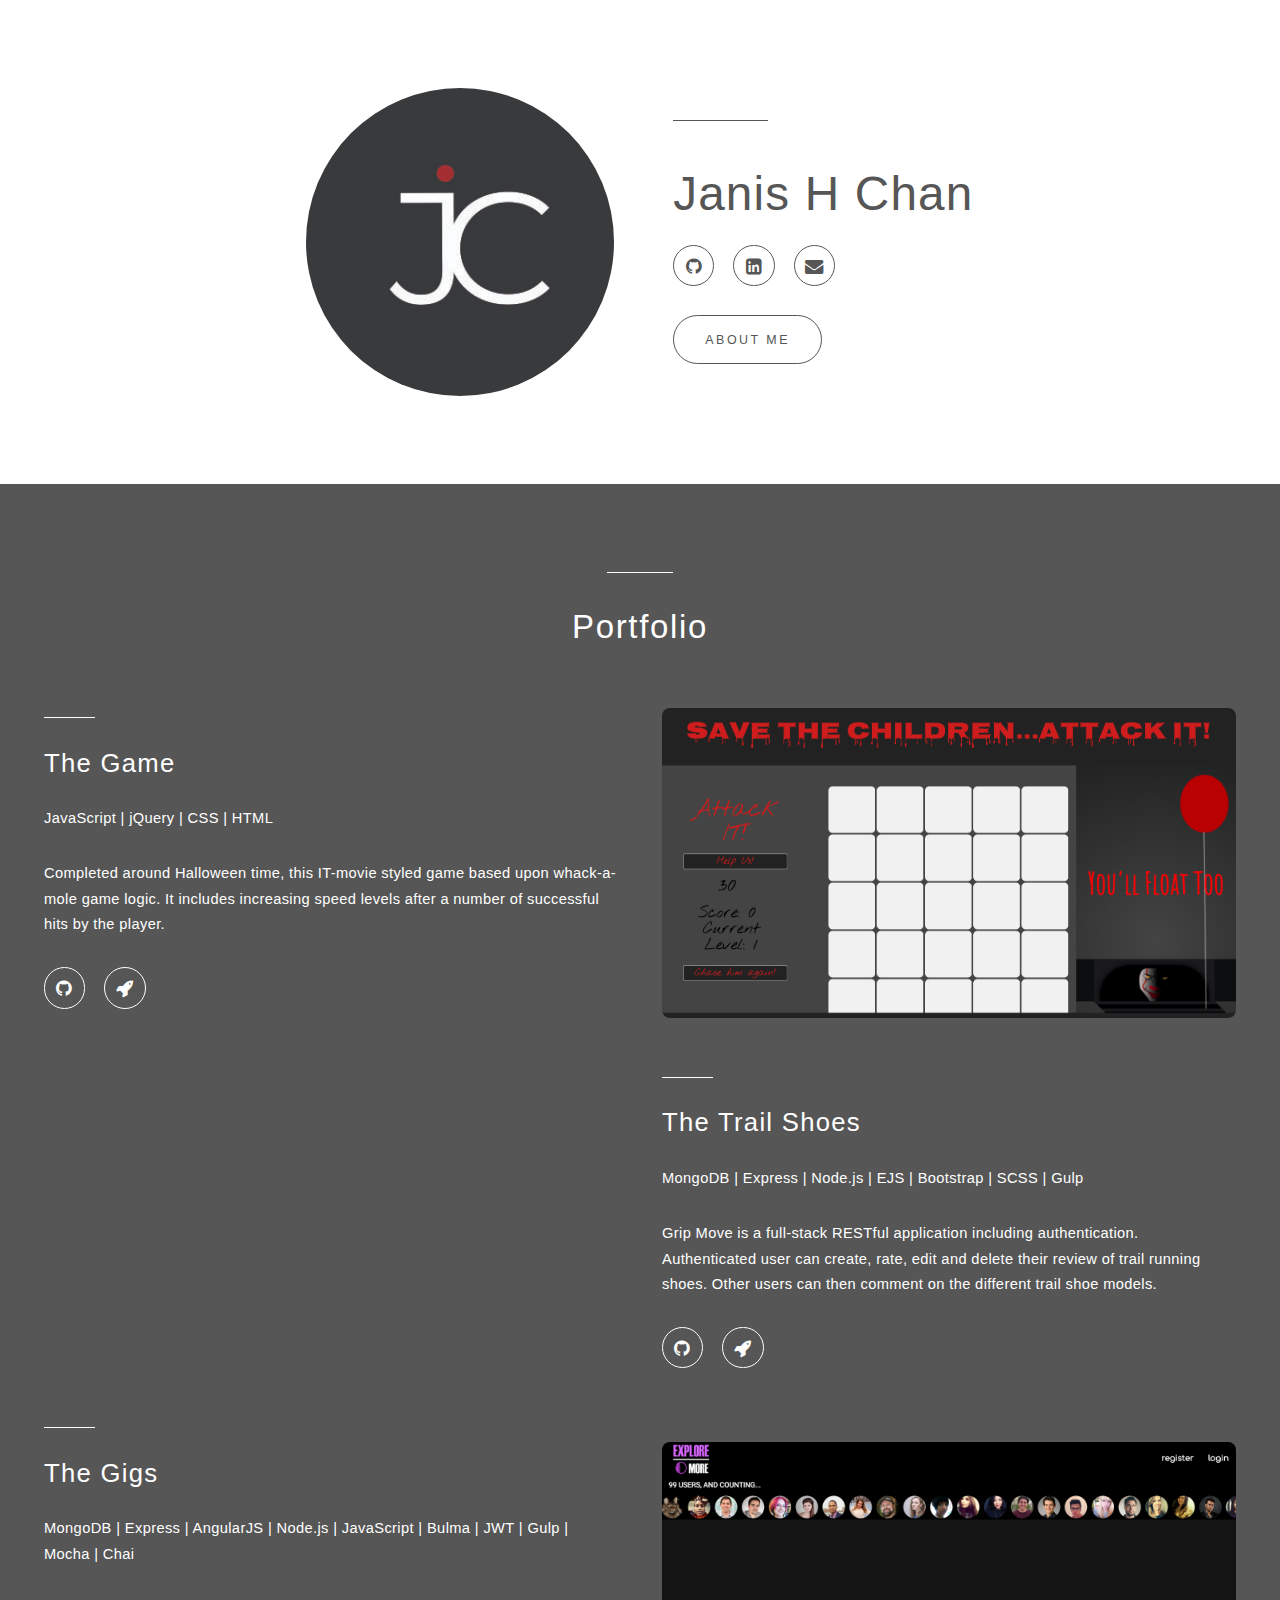
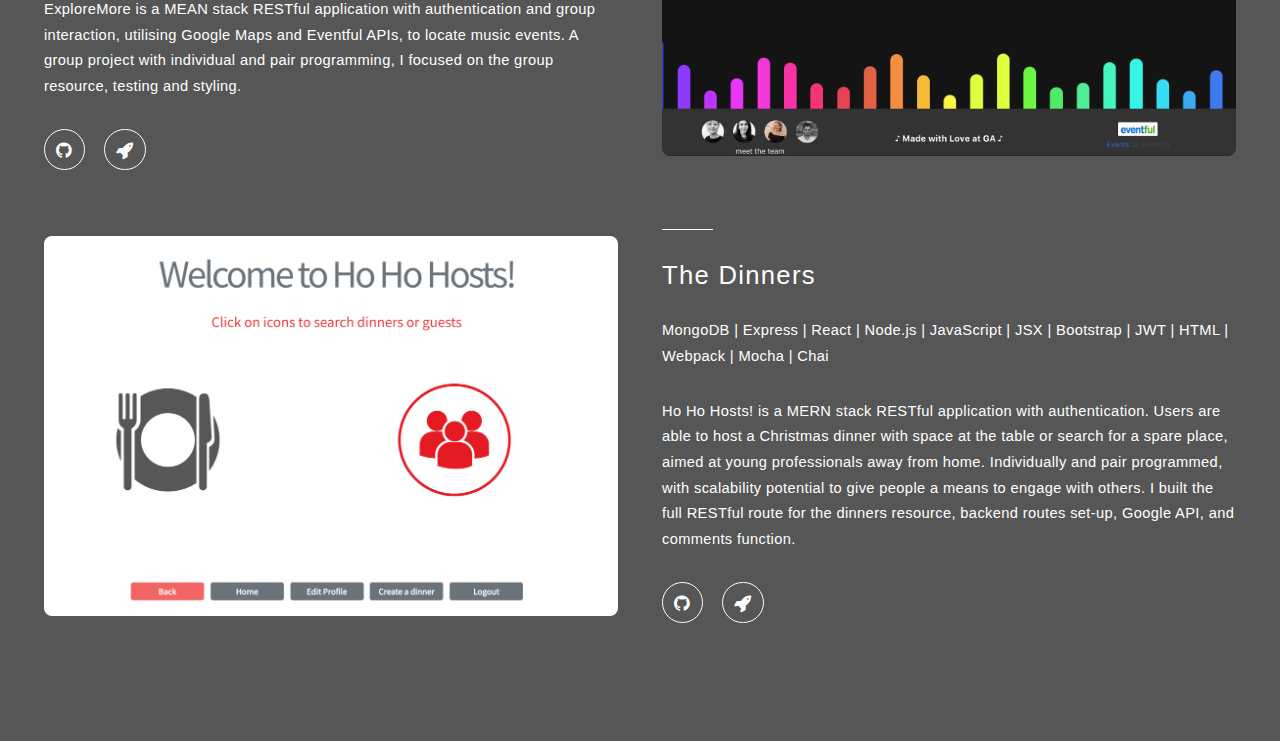
==== commit d7d3e223: "add tech text" ====
--- a/index.html
+++ b/index.html
@@ -48,7 +48,7 @@
 						<div class="inner">
 							<header>
 								<h2>Portfolio</h2>
-								<!-- <p>Past Projects</p> -->
+
 							</header>
 							<section class="spotlight">
 								<span class="image"><img src="images/project1.png" alt="" /></span>
@@ -56,13 +56,14 @@
 									<header>
 										<h3>The Game</h3>
 									</header>
+                  <p>JavaScript | jQuery | CSS | HTML</p>
 									<p>Completed around Halloween time, this IT-movie styled game based upon whack-a-mole game logic. It includes increasing speed levels after a number of successful hits by the player.
                   </p>
 
                   <section>
                     <ul class="icons">
                       <li><a href="https://github.com/JacieWDI/WDI_PROJECT_1" class="icon fa-github"><span class="label">GitHub</span></a></li>
-                      <li><a href="https://tranquil-castle-28249.herokuapp.com/" class="icon fa-rocket"><span class="label">HerokuAppLaunch</span></a></li>
+                      <li><a href="https://murmuring-reef-40471.herokuapp.com/" class="icon fa-rocket"><span class="label">HerokuAppLaunch</span></a></li>
                     </ul>
                   </section>
 
@@ -75,6 +76,7 @@
 									<header>
 										<h3>The Trail Shoes</h3>
 									</header>
+                  <p>MongoDB | Express | Node.js | EJS | Bootstrap | SCSS | Gulp</p>
 									<p>Grip Move is a full-stack RESTful application including authentication. Authenticated user can create, rate, edit and delete their review of trail running shoes. Other users can then comment on the different trail shoe models.</p>
                   <section>
                     <ul class="icons">
@@ -90,11 +92,12 @@
 									<header>
 										<h3>The Gigs</h3>
 									</header>
+                  <p>MongoDB | Express | AngularJS | Node.js | JavaScript | Bulma | JWT | Gulp | Mocha | Chai</p>
 									<p>ExploreMore is a MEAN stack RESTful application with authentication and group interaction, utilising Google Maps and Eventful APIs, to locate music events. A group project with  individual and pair programming, I focused on the group resource, testing and styling.</p>
                   <section>
                     <ul class="icons">
                       <li><a href="https://github.com/JacieWDI/WDI_GROUP_PROJECT" class="icon fa-github"><span class="label">GitHub</span></a></li>
-                      <li><a href="#" class="icon fa-rocket"><span class="label">HerokuApp</span></a></li>
+                      <li><a href="https://exploremore-janis.herokuapp.com/" class="icon fa-rocket"><span class="label">HerokuApp</span></a></li>
                     </ul>
                   </section>
 								</div>
@@ -106,11 +109,12 @@
 									<header>
 										<h3>The Dinners</h3>
 									</header>
+                  <p>MongoDB | Express | React | Node.js | JavaScript | JSX | Bootstrap | JWT | HTML | Webpack | Mocha | Chai</p>
 									<p>Ho Ho Hosts! is a MERN stack RESTful application with authentication. Users are able to host a Christmas dinner with space at the table or search for a spare place, aimed at young professionals away from home. Individually and pair programmed, with scalability potential to give people a means to engage with others.  I built the full RESTful route for the dinners resource, backend routes set-up, Google API, and comments function.</p>
                   <section>
                     <ul class="icons">
                       <li><a href="https://github.com/JacieWDI/WDI_PROJECT_4" class="icon fa-github"><span class="label">GitHub</span></a></li>
-                      <li><a href="https://www.linkedin.com/in/janis-chan/" class="icon fa-rocket"><span class="label">HerokuApp</span></a></li>
+                      <li><a href="https://stark-mountain-11994.herokuapp.com/" class="icon fa-rocket"><span class="label">HerokuApp</span></a></li>
                     </ul>
                   </section>
 								</div>
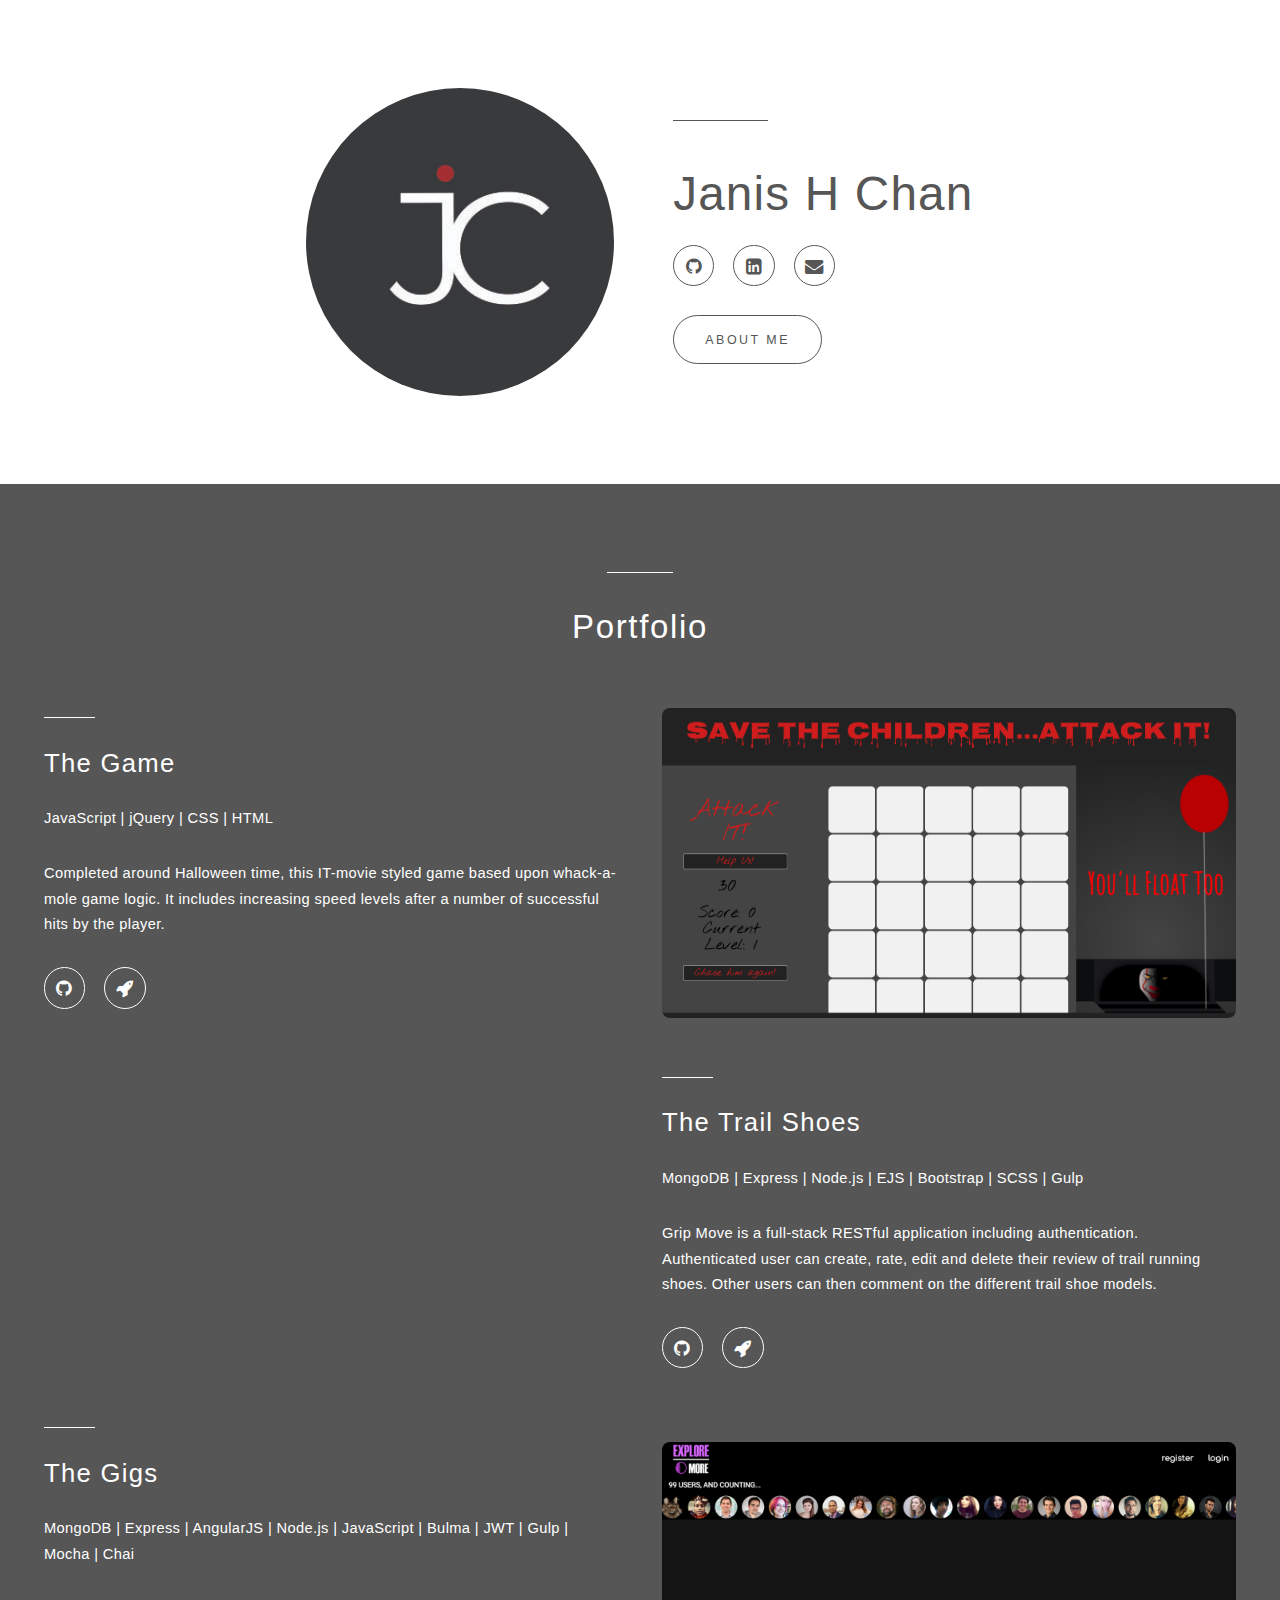
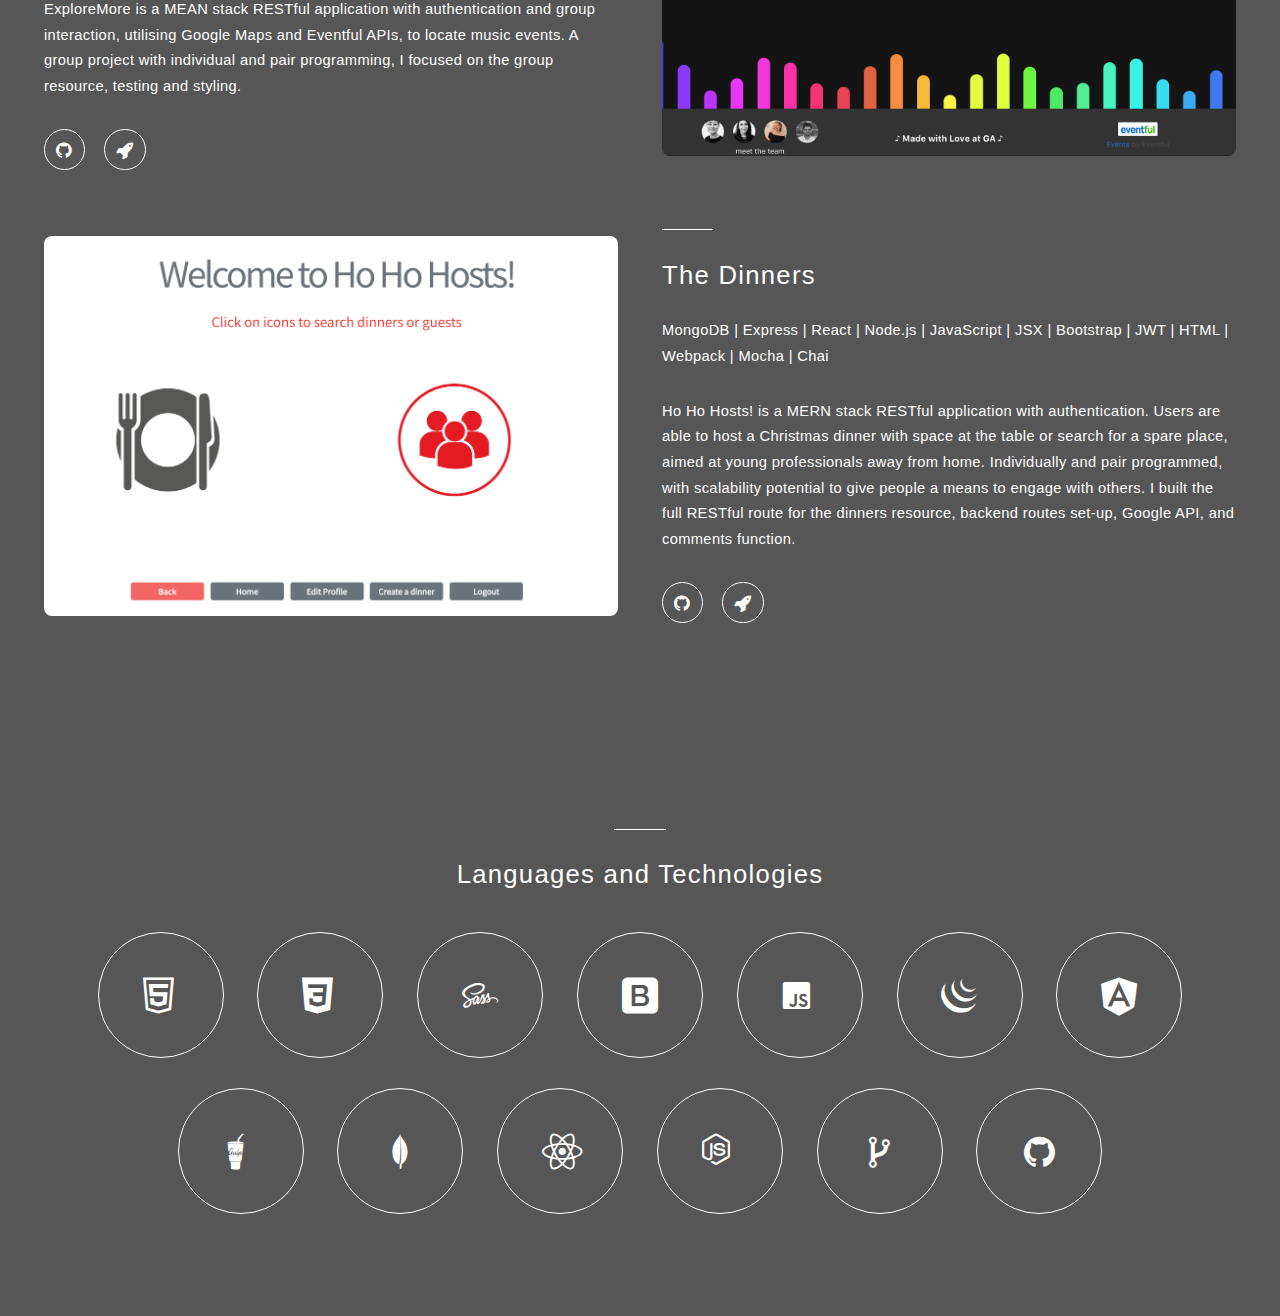
==== commit 5ddf0b16: "publish icons for tech section" ====
--- a/index.html
+++ b/index.html
@@ -10,8 +10,9 @@
 		<!--[if lte IE 8]><link rel="stylesheet" href="assets/css/ie8.css" /><![endif]-->
 
 
+    <link rel="stylesheet" href="assets/font-mfizz-2.4.1/font-mfizz.css">
 
-    <link rel="stylesheet" href="https://cdn.rawgit.com/konpa/devicon/df6431e323547add1b4cf45992913f15286456d3/devicon.min.css">
+    <!-- <link rel="stylesheet" href="https://cdn.rawgit.com/konpa/devicon/df6431e323547add1b4cf45992913f15286456d3/devicon.min.css"> -->
 	</head>
 	<body>
 
@@ -81,7 +82,7 @@
                   <section>
                     <ul class="icons">
                       <li><a href="https://github.com/JacieWDI/WDI_PROJECT_2" class="icon fa-github"><span class="label">GitHub</span></a></li>
-                      <li><a href="https://tranquil-castle-28249.herokuapp.com/" class="icon fa-rocket"><span class="label">HerokuApp</span></a></li>
+                      <li><a href="https://tranquil-castle-28249.herokuapp.com/" class="icon  fa-rocket"><span class="label">HerokuApp</span></a></li>
                     </ul>
                   </section>
 								</div>
@@ -114,7 +115,7 @@
                   <section>
                     <ul class="icons">
                       <li><a href="https://github.com/JacieWDI/WDI_PROJECT_4" class="icon fa-github"><span class="label">GitHub</span></a></li>
-                      <li><a href="https://stark-mountain-11994.herokuapp.com/" class="icon fa-rocket"><span class="label">HerokuApp</span></a></li>
+                      <li><a href="https://stark-mountain-11994.herokuapp.com/" class="icon  fa-rocket"><span class="label">HerokuApp</span></a></li>
                     </ul>
                   </section>
 								</div>
@@ -123,6 +124,39 @@
 					</section>
 
 			</div>
+
+
+      <section class="wrapper style3 special">
+						<div class="inner">
+							<section>
+								<header>
+									<h3>Languages and Technologies</h3>
+								</header>
+
+                <ul class="icons major style2">
+                  <li><span class="icon icon-html5"><span class="label"></span></span></li>
+                  <li><span class="icon icon-css3-alt"><span class="label"></span></span></li>
+                  <li><span class="icon icon-sass"><span class="label"></span></span></li>
+
+                  <li><span class="icon icon-bootstrap"><span class="label"></span></span></li>
+                  <li><span class="icon icon-javascript-alt"><span class="label"></span></span></li>
+                  <li><span class="icon icon-jquery"><span class="label"></span></li>
+
+                  <li><span class="icon icon-angular"><span class="label"></span></span></li>
+                  <li><span class="icon icon-gulp"><span class="label"></span></span></li>
+                  <li><span class="icon icon-mongodb"><span class="label"></span></span></li>
+                  <!-- <li><span class="icon ICON-express"><span class="label"></span></span></li> -->
+                  <li><span class="icon icon-reactjs"><span class="label"></span></li>
+                  <li><span class="icon icon-nodejs"><span class="label"></span></span></li>
+                  <li><span class="icon fa-code-fork"><span class="label">Git</span></span></li>
+                  
+                  <li><span class="icon fa-github"><span class="label">GitHub</span></span></li>
+                  <!-- <li><span class="icon ICON-webpack"><span class="label"></span></span></li> -->
+                  <!-- <li><span class="icon ICON-atom"><span class="label"></span> -->
+                </ul>
+							</section>
+						</div>
+				</section>
 
 		<!-- Scripts -->
 			<script src="assets/js/jquery.min.js"></script>
--- a/assets/font-mfizz-2.4.1/font-mfizz.css
+++ b/assets/font-mfizz-2.4.1/font-mfizz.css
@@ -0,0 +1,324 @@
+/*!
+ * Font Mfizz 2.4.1
+ * Copyright 2013-2017 Fizzed, Inc.
+ * MIT License
+ *
+ * Project: http://fizzed.com/oss/font-mfizz
+ *
+ * The font designed for technology and software geeks representing programming
+ * languages, operating systems, software engineering, and technology.
+ *
+ * Fizzed, Inc.
+ * Web: http://fizzed.com/
+ * Twitter: http://twitter.com/fizzed_inc
+ */
+
+@font-face {
+  font-family: "FontMfizz";
+  src: url("./font-mfizz.eot");
+  src: url("./font-mfizz.eot?#iefix") format("embedded-opentype"),
+       url("./font-mfizz.woff") format("woff"),
+       url("./font-mfizz.ttf") format("truetype"),
+       url("./font-mfizz.svg#font-mfizz") format("svg");
+  font-weight: normal;
+  font-style: normal;
+}
+
+@media screen and (-webkit-min-device-pixel-ratio:0) {
+  @font-face {
+    font-family: "FontMfizz";
+    src: url("./font-mfizz.svg#font-mfizz") format("svg");
+  }
+}
+
+[data-icon]:before { content: attr(data-icon); }
+
+[data-icon]:before,
+.icon-3dprint:before,
+.icon-alpinelinux:before,
+.icon-angular:before,
+.icon-angular-alt:before,
+.icon-antenna:before,
+.icon-apache:before,
+.icon-archlinux:before,
+.icon-aws:before,
+.icon-azure:before,
+.icon-backbone:before,
+.icon-blackberry:before,
+.icon-bomb:before,
+.icon-bootstrap:before,
+.icon-c:before,
+.icon-cassandra:before,
+.icon-centos:before,
+.icon-clojure:before,
+.icon-codeigniter:before,
+.icon-codepen:before,
+.icon-coffee-bean:before,
+.icon-cplusplus:before,
+.icon-csharp:before,
+.icon-css:before,
+.icon-css3:before,
+.icon-css3-alt:before,
+.icon-d3:before,
+.icon-database:before,
+.icon-database-alt:before,
+.icon-database-alt2:before,
+.icon-debian:before,
+.icon-docker:before,
+.icon-dreamhost:before,
+.icon-elixir:before,
+.icon-elm:before,
+.icon-erlang:before,
+.icon-exherbo:before,
+.icon-fedora:before,
+.icon-fire-alt:before,
+.icon-freebsd:before,
+.icon-freecodecamp:before,
+.icon-gentoo:before,
+.icon-ghost:before,
+.icon-git:before,
+.icon-gnome:before,
+.icon-go:before,
+.icon-go-alt:before,
+.icon-google:before,
+.icon-google-alt:before,
+.icon-google-code:before,
+.icon-google-developers:before,
+.icon-gradle:before,
+.icon-grails:before,
+.icon-grails-alt:before,
+.icon-grunt:before,
+.icon-gulp:before,
+.icon-gulp-alt:before,
+.icon-hadoop:before,
+.icon-haskell:before,
+.icon-heroku:before,
+.icon-html:before,
+.icon-html5:before,
+.icon-html5-alt:before,
+.icon-iphone:before,
+.icon-java:before,
+.icon-java-bold:before,
+.icon-java-duke:before,
+.icon-javascript:before,
+.icon-javascript-alt:before,
+.icon-jetty:before,
+.icon-jquery:before,
+.icon-kde:before,
+.icon-laravel:before,
+.icon-line-graph:before,
+.icon-linux-mint:before,
+.icon-looking:before,
+.icon-magento:before,
+.icon-mariadb:before,
+.icon-maven:before,
+.icon-microscope:before,
+.icon-mobile-device:before,
+.icon-mobile-phone-alt:before,
+.icon-mobile-phone-broadcast:before,
+.icon-mongodb:before,
+.icon-mssql:before,
+.icon-mysql:before,
+.icon-mysql-alt:before,
+.icon-netbsd:before,
+.icon-nginx:before,
+.icon-nginx-alt:before,
+.icon-nginx-alt2:before,
+.icon-nodejs:before,
+.icon-npm:before,
+.icon-objc:before,
+.icon-openshift:before,
+.icon-oracle:before,
+.icon-oracle-alt:before,
+.icon-osx:before,
+.icon-perl:before,
+.icon-phone-alt:before,
+.icon-phone-gap:before,
+.icon-phone-retro:before,
+.icon-php:before,
+.icon-php-alt:before,
+.icon-playframework:before,
+.icon-playframework-alt:before,
+.icon-plone:before,
+.icon-postgres:before,
+.icon-postgres-alt:before,
+.icon-python:before,
+.icon-raspberrypi:before,
+.icon-reactjs:before,
+.icon-redhat:before,
+.icon-redis:before,
+.icon-ruby:before,
+.icon-ruby-on-rails:before,
+.icon-ruby-on-rails-alt:before,
+.icon-rust:before,
+.icon-sass:before,
+.icon-satellite:before,
+.icon-scala:before,
+.icon-scala-alt:before,
+.icon-script:before,
+.icon-script-alt:before,
+.icon-shell:before,
+.icon-sitefinity:before,
+.icon-solaris:before,
+.icon-splatter:before,
+.icon-spring:before,
+.icon-suse:before,
+.icon-svg:before,
+.icon-symfony:before,
+.icon-tomcat:before,
+.icon-ubuntu:before,
+.icon-unity:before,
+.icon-wireless:before,
+.icon-wordpress:before,
+.icon-x11:before {
+  display: inline-block;
+  font-family: "FontMfizz";
+  font-style: normal;
+  font-weight: normal;
+  font-variant: normal;
+  line-height: 1;
+  text-decoration: inherit;
+  text-rendering: optimizeLegibility;
+  text-transform: none;
+  -moz-osx-font-smoothing: grayscale;
+  -webkit-font-smoothing: antialiased;
+  font-smoothing: antialiased;
+}
+
+.icon-3dprint:before { content: "\f100"; }
+.icon-alpinelinux:before { content: "\f101"; }
+.icon-angular:before { content: "\f102"; }
+.icon-angular-alt:before { content: "\f103"; }
+.icon-antenna:before { content: "\f104"; }
+.icon-apache:before { content: "\f105"; }
+.icon-archlinux:before { content: "\f106"; }
+.icon-aws:before { content: "\f107"; }
+.icon-azure:before { content: "\f108"; }
+.icon-backbone:before { content: "\f109"; }
+.icon-blackberry:before { content: "\f10a"; }
+.icon-bomb:before { content: "\f10b"; }
+.icon-bootstrap:before { content: "\f10c"; }
+.icon-c:before { content: "\f10d"; }
+.icon-cassandra:before { content: "\f10e"; }
+.icon-centos:before { content: "\f10f"; }
+.icon-clojure:before { content: "\f110"; }
+.icon-codeigniter:before { content: "\f111"; }
+.icon-codepen:before { content: "\f112"; }
+.icon-coffee-bean:before { content: "\f113"; }
+.icon-cplusplus:before { content: "\f114"; }
+.icon-csharp:before { content: "\f115"; }
+.icon-css:before { content: "\f116"; }
+.icon-css3:before { content: "\f117"; }
+.icon-css3-alt:before { content: "\f118"; }
+.icon-d3:before { content: "\f119"; }
+.icon-database:before { content: "\f11a"; }
+.icon-database-alt:before { content: "\f11b"; }
+.icon-database-alt2:before { content: "\f11c"; }
+.icon-debian:before { content: "\f11d"; }
+.icon-docker:before { content: "\f11e"; }
+.icon-dreamhost:before { content: "\f11f"; }
+.icon-elixir:before { content: "\f120"; }
+.icon-elm:before { content: "\f121"; }
+.icon-erlang:before { content: "\f122"; }
+.icon-exherbo:before { content: "\f123"; }
+.icon-fedora:before { content: "\f124"; }
+.icon-fire-alt:before { content: "\f125"; }
+.icon-freebsd:before { content: "\f126"; }
+.icon-freecodecamp:before { content: "\f127"; }
+.icon-gentoo:before { content: "\f128"; }
+.icon-ghost:before { content: "\f129"; }
+.icon-git:before { content: "\f12a"; }
+.icon-gnome:before { content: "\f12b"; }
+.icon-go:before { content: "\f12c"; }
+.icon-go-alt:before { content: "\f12d"; }
+.icon-google:before { content: "\f12e"; }
+.icon-google-alt:before { content: "\f12f"; }
+.icon-google-code:before { content: "\f130"; }
+.icon-google-developers:before { content: "\f131"; }
+.icon-gradle:before { content: "\f132"; }
+.icon-grails:before { content: "\f133"; }
+.icon-grails-alt:before { content: "\f134"; }
+.icon-grunt:before { content: "\f135"; }
+.icon-gulp:before { content: "\f136"; }
+.icon-gulp-alt:before { content: "\f137"; }
+.icon-hadoop:before { content: "\f138"; }
+.icon-haskell:before { content: "\f139"; }
+.icon-heroku:before { content: "\f13a"; }
+.icon-html:before { content: "\f13b"; }
+.icon-html5:before { content: "\f13c"; }
+.icon-html5-alt:before { content: "\f13d"; }
+.icon-iphone:before { content: "\f13e"; }
+.icon-java:before { content: "\f13f"; }
+.icon-java-bold:before { content: "\f140"; }
+.icon-java-duke:before { content: "\f141"; }
+.icon-javascript:before { content: "\f142"; }
+.icon-javascript-alt:before { content: "\f143"; }
+.icon-jetty:before { content: "\f144"; }
+.icon-jquery:before { content: "\f145"; }
+.icon-kde:before { content: "\f146"; }
+.icon-laravel:before { content: "\f147"; }
+.icon-line-graph:before { content: "\f148"; }
+.icon-linux-mint:before { content: "\f149"; }
+.icon-looking:before { content: "\f14a"; }
+.icon-magento:before { content: "\f14b"; }
+.icon-mariadb:before { content: "\f14c"; }
+.icon-maven:before { content: "\f14d"; }
+.icon-microscope:before { content: "\f14e"; }
+.icon-mobile-device:before { content: "\f14f"; }
+.icon-mobile-phone-alt:before { content: "\f150"; }
+.icon-mobile-phone-broadcast:before { content: "\f151"; }
+.icon-mongodb:before { content: "\f152"; }
+.icon-mssql:before { content: "\f153"; }
+.icon-mysql:before { content: "\f154"; }
+.icon-mysql-alt:before { content: "\f155"; }
+.icon-netbsd:before { content: "\f156"; }
+.icon-nginx:before { content: "\f157"; }
+.icon-nginx-alt:before { content: "\f158"; }
+.icon-nginx-alt2:before { content: "\f159"; }
+.icon-nodejs:before { content: "\f15a"; }
+.icon-npm:before { content: "\f15b"; }
+.icon-objc:before { content: "\f15c"; }
+.icon-openshift:before { content: "\f15d"; }
+.icon-oracle:before { content: "\f15e"; }
+.icon-oracle-alt:before { content: "\f15f"; }
+.icon-osx:before { content: "\f160"; }
+.icon-perl:before { content: "\f161"; }
+.icon-phone-alt:before { content: "\f162"; }
+.icon-phone-gap:before { content: "\f163"; }
+.icon-phone-retro:before { content: "\f164"; }
+.icon-php:before { content: "\f165"; }
+.icon-php-alt:before { content: "\f166"; }
+.icon-playframework:before { content: "\f167"; }
+.icon-playframework-alt:before { content: "\f168"; }
+.icon-plone:before { content: "\f169"; }
+.icon-postgres:before { content: "\f16a"; }
+.icon-postgres-alt:before { content: "\f16b"; }
+.icon-python:before { content: "\f16c"; }
+.icon-raspberrypi:before { content: "\f16d"; }
+.icon-reactjs:before { content: "\f16e"; }
+.icon-redhat:before { content: "\f16f"; }
+.icon-redis:before { content: "\f170"; }
+.icon-ruby:before { content: "\f171"; }
+.icon-ruby-on-rails:before { content: "\f172"; }
+.icon-ruby-on-rails-alt:before { content: "\f173"; }
+.icon-rust:before { content: "\f174"; }
+.icon-sass:before { content: "\f175"; }
+.icon-satellite:before { content: "\f176"; }
+.icon-scala:before { content: "\f177"; }
+.icon-scala-alt:before { content: "\f178"; }
+.icon-script:before { content: "\f179"; }
+.icon-script-alt:before { content: "\f17a"; }
+.icon-shell:before { content: "\f17b"; }
+.icon-sitefinity:before { content: "\f17c"; }
+.icon-solaris:before { content: "\f17d"; }
+.icon-splatter:before { content: "\f17e"; }
+.icon-spring:before { content: "\f17f"; }
+.icon-suse:before { content: "\f180"; }
+.icon-svg:before { content: "\f181"; }
+.icon-symfony:before { content: "\f182"; }
+.icon-tomcat:before { content: "\f183"; }
+.icon-ubuntu:before { content: "\f184"; }
+.icon-unity:before { content: "\f185"; }
+.icon-wireless:before { content: "\f186"; }
+.icon-wordpress:before { content: "\f187"; }
+.icon-x11:before { content: "\f188"; }
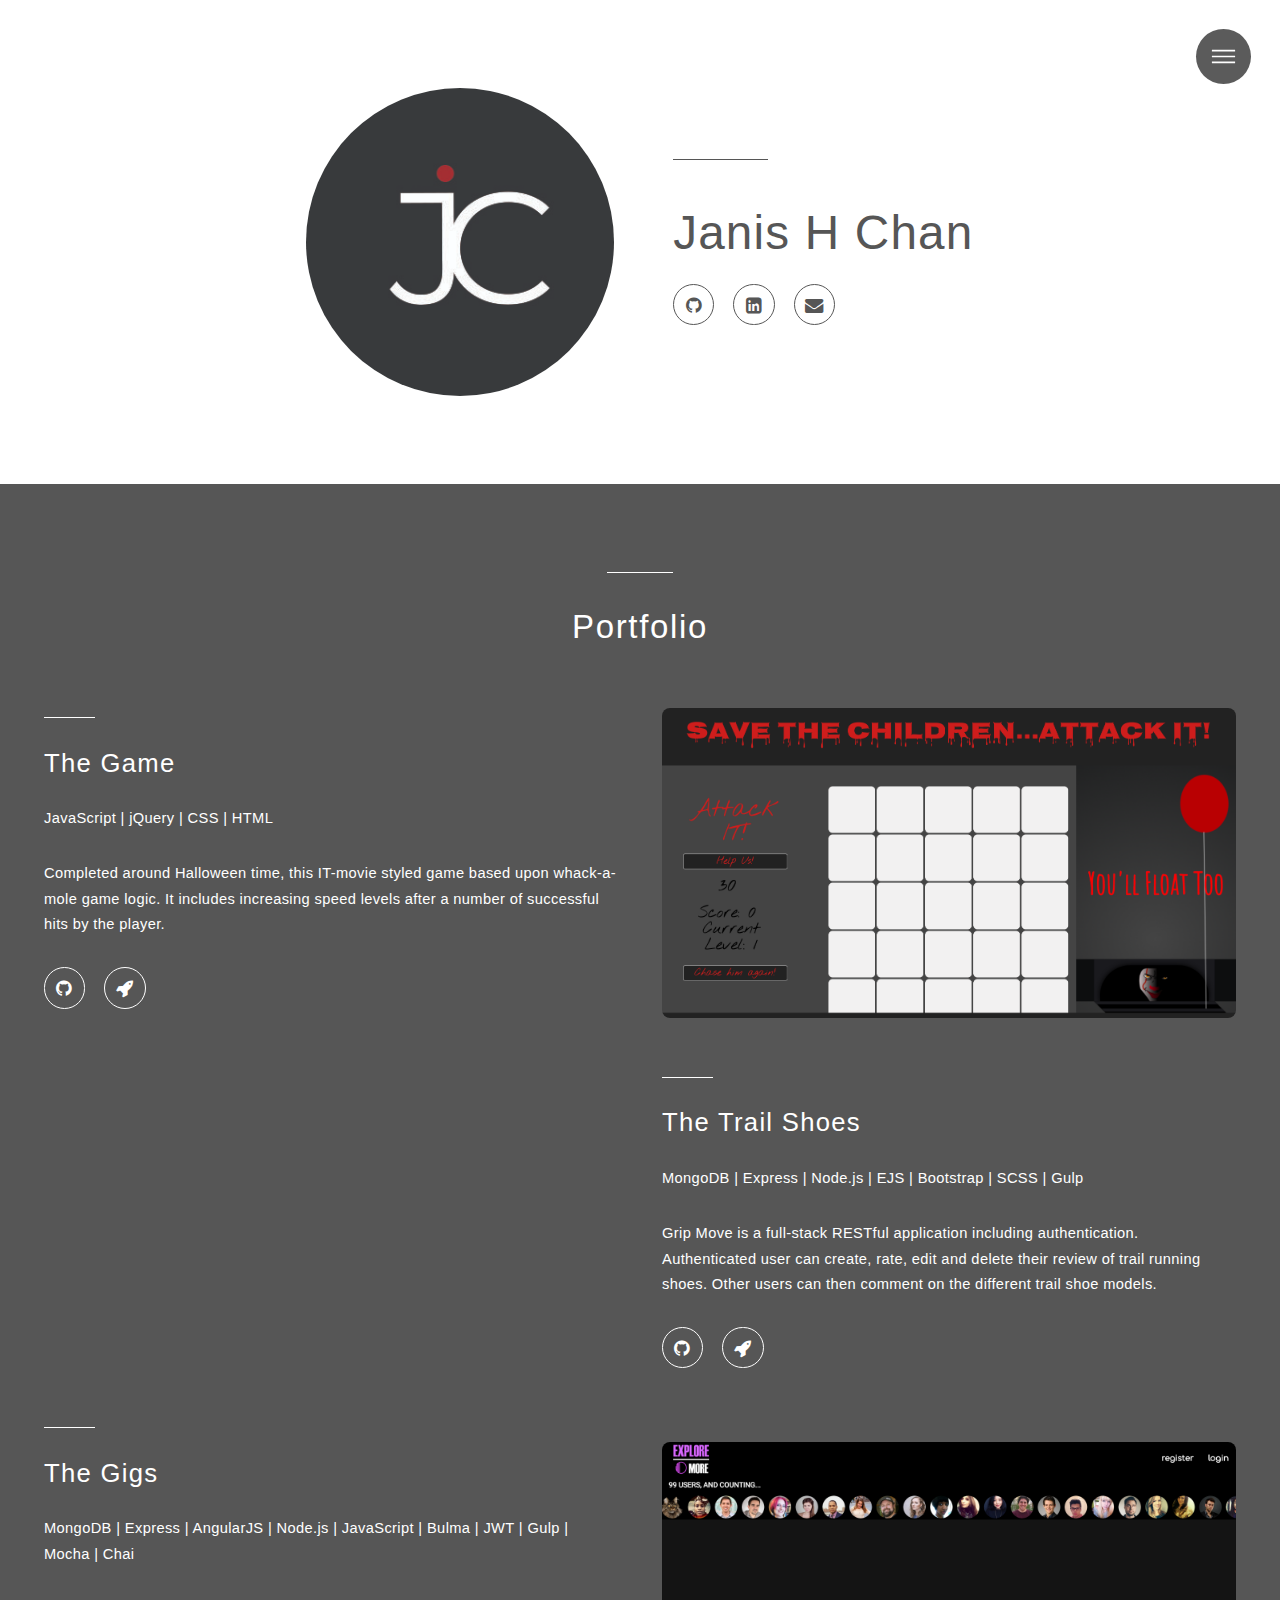
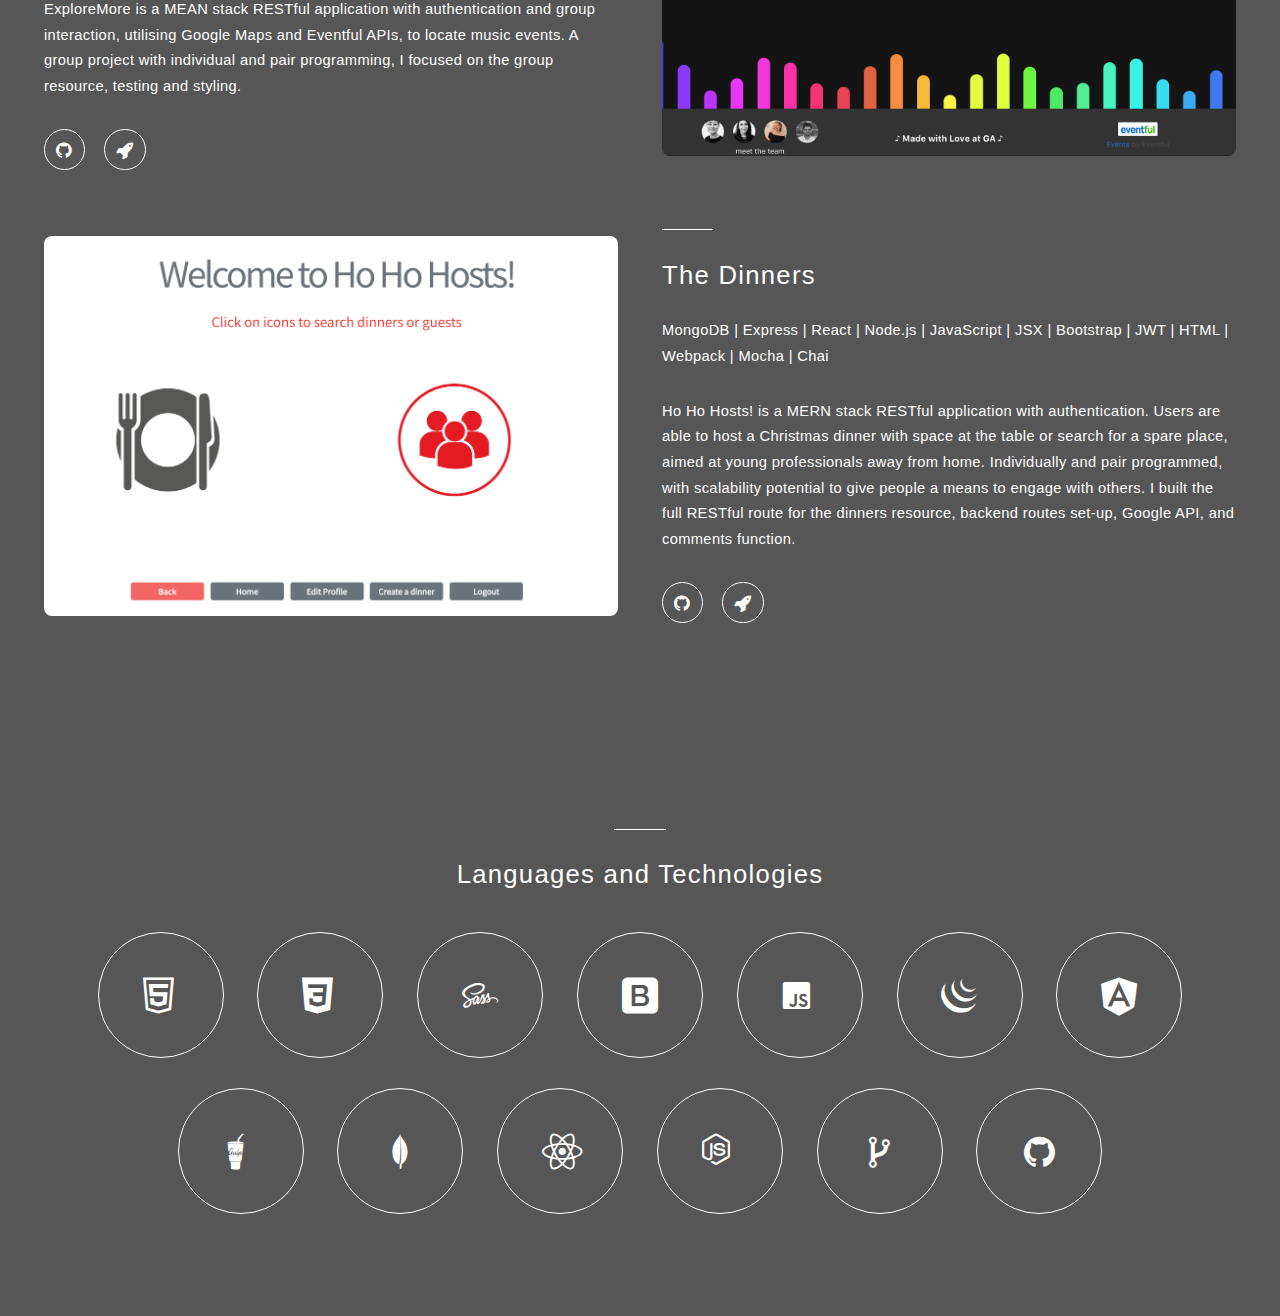
==== commit fe754723: "page holder for ongoing projects & switch from button to menu" ====
--- a/index.html
+++ b/index.html
@@ -15,6 +15,26 @@
     <!-- <link rel="stylesheet" href="https://cdn.rawgit.com/konpa/devicon/df6431e323547add1b4cf45992913f15286456d3/devicon.min.css"> -->
 	</head>
 	<body>
+    <!-- Header -->
+      <header id="header">
+        <nav>
+          <ul>
+            <li><a href="#menu">Menu</a><li>
+          </ul>
+        </nav>
+      </header>
+
+
+  		<!-- Menu -->
+  			<nav id="menu">
+  				<h2>Menu</h2>
+  				<ul class="links">
+  					<li><a href="index.html">Home</a></li>
+  					<li><a href="aboutme.html">About Me</a></li>
+  					<li><a href="wip.html">Ongoing Projects</a></li>
+  				</ul>
+  			</nav>
+
 
 
 		<!-- Wrapper -->
@@ -33,11 +53,12 @@
   									<li><a href="https://github.com/JacieWDI" class="icon fa-github"><span class="label">GitHub</span></a></li>
   									<li><a href="https://www.linkedin.com/in/janis-chan/" class="icon fa-linkedin-square"><span class="label">LinkedIn</span></a></li>
                     <li><a href="mailto:jhchan.web@gmail.com" class="icon fa-envelope"><span class="label">Email</span></a></li>
+  								</ul>
 
-  								</ul>
-									<ul class="actions">
+									<!-- <ul class="actions">
 										<li><a href="aboutme.html" class="button big">About me</a></li>
-									</ul>
+									</ul> -->
+
 								</header>
 
 						</div>
@@ -149,7 +170,7 @@
                   <li><span class="icon icon-reactjs"><span class="label"></span></li>
                   <li><span class="icon icon-nodejs"><span class="label"></span></span></li>
                   <li><span class="icon fa-code-fork"><span class="label">Git</span></span></li>
-                  
+
                   <li><span class="icon fa-github"><span class="label">GitHub</span></span></li>
                   <!-- <li><span class="icon ICON-webpack"><span class="label"></span></span></li> -->
                   <!-- <li><span class="icon ICON-atom"><span class="label"></span> -->
